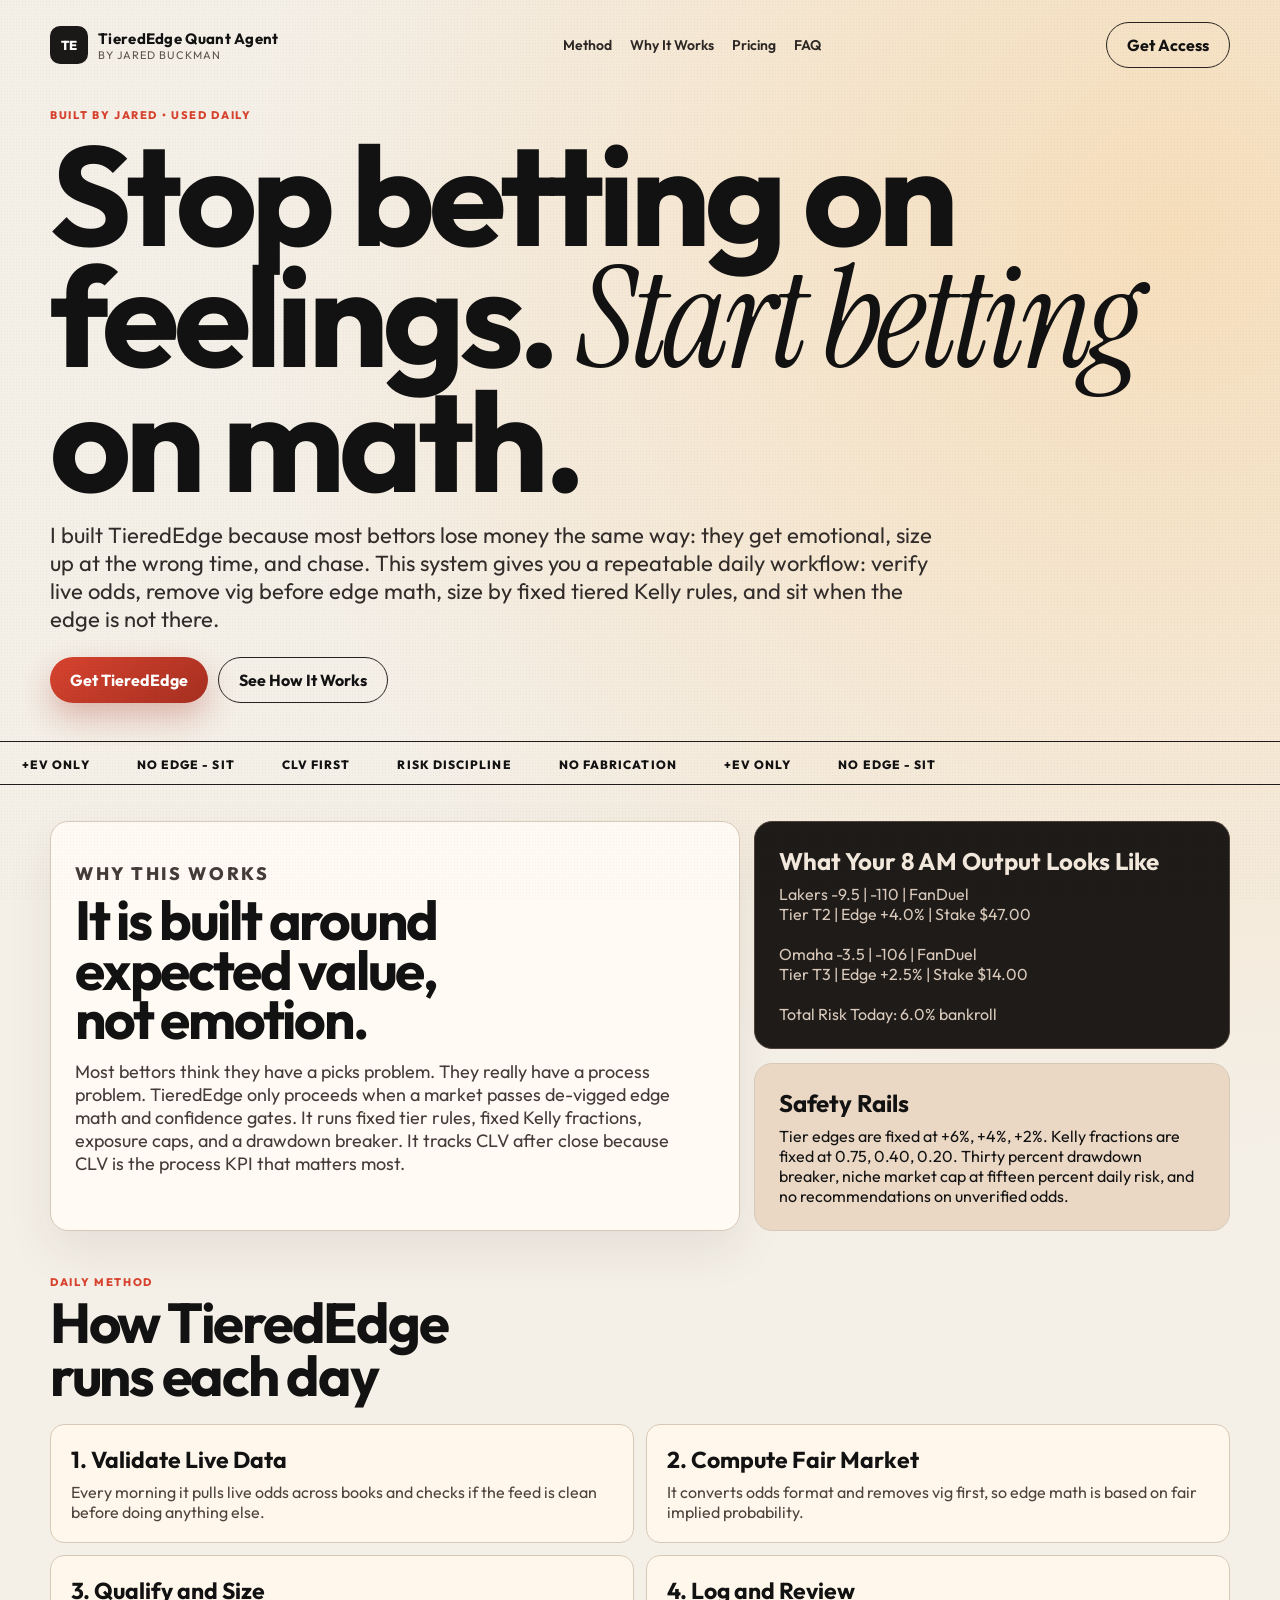
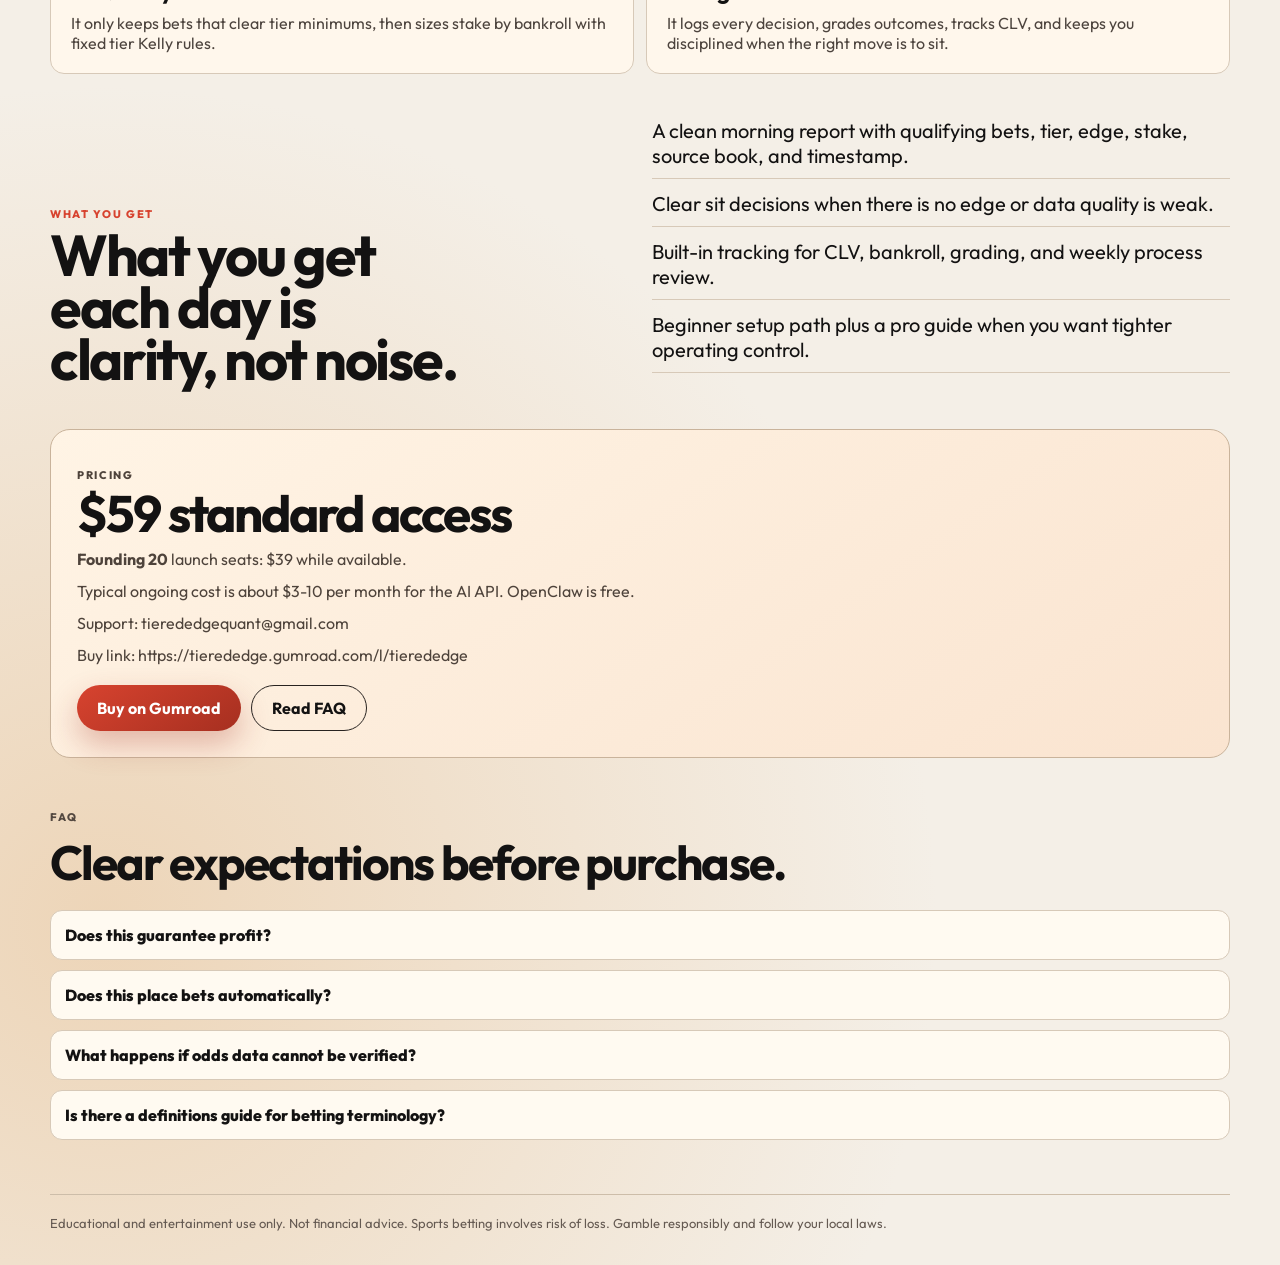
==== standalone.html @ 1f1a5e92 "Add files via upload Initial landing page" ====
<!doctype html>
<html lang="en">
<head>
  <meta charset="utf-8" />
  <meta name="viewport" content="width=device-width, initial-scale=1" />
  <title>TieredEdge Quant Agent</title>
  <meta name="description" content="TieredEdge Quant Agent is a disciplined +EV sports betting workflow for OpenClaw with tiered Kelly sizing, CLV tracking, and strict safety rails." />
  <link rel="preconnect" href="https://fonts.googleapis.com" />
  <link rel="preconnect" href="https://fonts.gstatic.com" crossorigin />
  <link href="https://fonts.googleapis.com/css2?family=Outfit:wght@400;500;700;800&family=Instrument+Serif:ital@0;1&display=swap" rel="stylesheet" />
  <style>
:root {
  --bg: #f4efe7;
  --ink: #131212;
  --muted: #5d544d;
  --line: #d7c9b8;
  --paper: #fffaf3;
  --accent: #d7432f;
  --accent-dark: #a62f20;
  --dark: #1b1918;
  --max: 1180px;
}

* { box-sizing: border-box; }

html,
body {
  margin: 0;
  padding: 0;
}

body {
  font-family: "Outfit", sans-serif;
  color: var(--ink);
  background:
    radial-gradient(circle at 92% 8%, #f6debb 0%, transparent 32%),
    radial-gradient(circle at 8% 88%, #edd5b8 0%, transparent 30%),
    var(--bg);
  overflow-x: hidden;
}

.noise {
  position: fixed;
  inset: 0;
  pointer-events: none;
  background-image: radial-gradient(rgba(0, 0, 0, 0.2) 0.45px, transparent 0.45px);
  background-size: 3px 3px;
  opacity: 0.2;
}

.shell {
  width: min(var(--max), calc(100% - 40px));
  margin: 0 auto;
}

.topbar {
  padding: 22px 0;
  display: flex;
  justify-content: space-between;
  align-items: center;
  gap: 20px;
}

.brand {
  text-decoration: none;
  color: var(--ink);
  display: inline-flex;
  gap: 10px;
  align-items: center;
}

.brand-mark {
  width: 38px;
  height: 38px;
  border-radius: 10px;
  display: grid;
  place-items: center;
  background: var(--dark);
  color: #fff;
  font-weight: 800;
  font-size: 13px;
}

.brand strong {
  display: block;
  font-size: 15px;
  letter-spacing: 0.02em;
}

.brand small {
  display: block;
  font-size: 11px;
  color: var(--muted);
  text-transform: uppercase;
  letter-spacing: 0.09em;
}

nav {
  display: inline-flex;
  gap: 18px;
}

nav a {
  text-decoration: none;
  color: #2d2824;
  font-size: 14px;
  font-weight: 600;
}

.btn {
  text-decoration: none;
  border-radius: 999px;
  padding: 12px 20px;
  font-weight: 700;
  display: inline-flex;
  align-items: center;
  justify-content: center;
  transition: transform .16s ease, background .16s ease;
}

.btn:hover {
  transform: translateY(-1px);
}

.btn-solid {
  color: #fff;
  background: linear-gradient(145deg, var(--accent), var(--accent-dark));
  box-shadow: 0 14px 30px rgba(167, 50, 35, 0.3);
}

.btn-outline {
  color: var(--ink);
  border: 1px solid #282320;
}

.hero {
  padding: 18px 0 14px;
}

.eyebrow {
  margin: 0;
  text-transform: uppercase;
  letter-spacing: .15em;
  font-size: 11px;
  font-weight: 800;
  color: var(--accent);
}

h1,
h2,
h3 {
  margin: 0;
}

h1,
h2 {
  letter-spacing: -0.04em;
}

h1 {
  margin-top: 12px;
  font-size: clamp(56px, 11vw, 142px);
  line-height: .86;
  max-width: 12.4ch;
}

h1 em {
  font-family: "Instrument Serif", serif;
  font-style: italic;
  font-weight: 400;
}

.hero-copy {
  margin: 20px 0 0;
  max-width: 64ch;
  font-size: clamp(17px, 2vw, 22px);
  color: #322d2a;
}

.hero-actions {
  margin-top: 24px;
  display: flex;
  gap: 10px;
  flex-wrap: wrap;
}

.marquee {
  border-top: 1px solid #201c19;
  border-bottom: 1px solid #201c19;
  margin-top: 24px;
  overflow: hidden;
}

.marquee div {
  display: inline-block;
  white-space: nowrap;
  animation: slide 22s linear infinite;
  padding: 11px 0;
}

.marquee span {
  margin: 0 22px;
  font-size: 12px;
  font-weight: 800;
  letter-spacing: .09em;
}

@keyframes slide {
  from { transform: translateX(0); }
  to { transform: translateX(-45%); }
}

.proof {
  padding: 36px 0 0;
  display: grid;
  grid-template-columns: 1.45fr 1fr;
  gap: 14px;
}

.proof-main,
.proof-side {
  border-radius: 18px;
  padding: 24px;
  border: 1px solid var(--line);
}

.proof-main {
  background: var(--paper);
  grid-row: span 2;
  box-shadow: 0 20px 48px rgba(57, 43, 34, 0.08);
}

.proof-main h2 {
  margin-top: 10px;
  font-size: clamp(34px, 4.3vw, 64px);
  line-height: .9;
  max-width: 11ch;
}

.proof-main p {
  margin: 16px 0 0;
  font-size: 18px;
  color: #433c38;
  max-width: 50ch;
}

.proof-side h3 {
  font-size: 24px;
}

.proof-side p {
  margin: 8px 0 0;
}

.dark {
  background: #1f1b19;
  color: #f2e8dc;
  border-color: #4f4239;
}

.dark p {
  color: #d8c9bb;
}

.warm {
  background: #ead8c5;
}

.method {
  padding: 44px 0 0;
}

.method-head h2 {
  margin-top: 8px;
  font-size: clamp(34px, 4.4vw, 60px);
  line-height: .93;
  max-width: 13ch;
}

.method-grid {
  margin-top: 22px;
  display: grid;
  grid-template-columns: repeat(2, minmax(0, 1fr));
  gap: 12px;
}

.method-grid article {
  border-radius: 14px;
  border: 1px solid var(--line);
  background: #fff7ec;
  padding: 20px;
}

.method-grid h3 {
  font-size: 23px;
}

.method-grid p {
  margin: 8px 0 0;
  color: #4d443e;
}

.split {
  padding: 44px 0 0;
  display: grid;
  grid-template-columns: 1fr 1fr;
  gap: 24px;
  align-items: end;
}

.split h2 {
  margin-top: 8px;
  font-size: clamp(34px, 4.5vw, 66px);
  line-height: .9;
  max-width: 11ch;
}

.split-points p {
  margin: 0 0 12px;
  font-size: 20px;
  border-bottom: 1px solid var(--line);
  padding-bottom: 10px;
}

.pricing {
  padding: 44px 0 0;
}

.pricing-card {
  border: 1px solid #c9b39b;
  border-radius: 20px;
  padding: 26px;
  background: linear-gradient(145deg, #fff4e5, #fae4d0);
}

.pricing-card h2 {
  margin-top: 8px;
  font-size: clamp(32px, 4vw, 54px);
  line-height: .92;
}

.pricing-card p {
  margin: 12px 0 0;
  color: #4e433b;
}

.pricing-actions {
  margin-top: 20px;
  display: flex;
  gap: 10px;
  flex-wrap: wrap;
}

.faq {
  padding: 44px 0 0;
}

.faq h2 {
  margin-top: 8px;
  font-size: clamp(30px, 4vw, 48px);
}

.faq-list {
  margin-top: 18px;
  display: grid;
  gap: 10px;
}

details {
  border: 1px solid var(--line);
  border-radius: 12px;
  background: #fffaf1;
  padding: 14px;
}

summary {
  cursor: pointer;
  font-weight: 800;
  list-style: none;
}

summary::-webkit-details-marker { display: none; }

.faq p {
  margin: 8px 0 0;
  color: #534840;
}

.footer {
  margin-top: 54px;
  padding: 20px 0 34px;
  border-top: 1px solid #cdbda9;
}

.footer p {
  margin: 0;
  font-size: 13px;
  color: #655a52;
}

.reveal {
  opacity: 0;
  transform: translateY(22px);
  transition: opacity .64s ease, transform .64s ease;
}

.reveal.show {
  opacity: 1;
  transform: none;
}

@media (max-width: 980px) {
  nav {
    display: none;
  }

  .proof,
  .method-grid,
  .split {
    grid-template-columns: 1fr;
  }

  .proof-main {
    grid-row: auto;
  }
}

@media (max-width: 700px) {
  .shell {
    width: min(var(--max), calc(100% - 24px));
  }

  .hero-actions,
  .pricing-actions {
    flex-direction: column;
  }

  .btn {
    width: 100%;
  }
}

</style>
</head>
<body>
  <div class="noise" aria-hidden="true"></div>

  <header class="topbar shell">
    <a class="brand" href="#top">
      <span class="brand-mark">TE</span>
      <span>
        <strong>TieredEdge Quant Agent</strong>
        <small>By Jared Buckman</small>
      </span>
    </a>
    <nav>
      <a href="#method">Method</a>
      <a href="#proof">Why It Works</a>
      <a href="#pricing">Pricing</a>
      <a href="#faq">FAQ</a>
    </nav>
    <a class="btn btn-outline" href="https://tierededge.gumroad.com/l/tierededge">Get Access</a>
  </header>

  <main id="top">
    <section class="hero shell reveal">
      <p class="eyebrow">BUILT BY JARED • USED DAILY</p>
      <h1>
        Stop betting on feelings.
        <em>Start betting</em>
        on math.
      </h1>
      <p class="hero-copy">
        I built TieredEdge because most bettors lose money the same way: they get emotional,
        size up at the wrong time, and chase. This system gives you a repeatable daily workflow:
        verify live odds, remove vig before edge math, size by fixed tiered Kelly rules, and sit when the edge is not there.
      </p>
      <div class="hero-actions">
        <a class="btn btn-solid" href="https://tierededge.gumroad.com/l/tierededge">Get TieredEdge</a>
        <a class="btn btn-outline" href="#method">See How It Works</a>
      </div>
    </section>

    <section class="marquee" aria-label="message strip">
      <div>
        <span>+EV ONLY</span>
        <span>NO EDGE - SIT</span>
        <span>CLV FIRST</span>
        <span>RISK DISCIPLINE</span>
        <span>NO FABRICATION</span>
        <span>+EV ONLY</span>
        <span>NO EDGE - SIT</span>
      </div>
    </section>

    <section id="proof" class="proof shell reveal">
      <article class="proof-main">
        <p class="eyebrow">Why This Works</p>
        <h2>It is built around expected value, not emotion.</h2>
        <p>
          Most bettors think they have a picks problem. They really have a process problem.
          TieredEdge only proceeds when a market passes de-vigged edge math and confidence gates.
          It runs fixed tier rules, fixed Kelly fractions, exposure caps, and a drawdown breaker.
          It tracks CLV after close because CLV is the process KPI that matters most.
        </p>
      </article>
      <article class="proof-side dark">
        <h3>What Your 8 AM Output Looks Like</h3>
        <p>
          Lakers -9.5 | -110 | FanDuel<br>
          Tier T2 | Edge +4.0% | Stake $47.00<br><br>
          Omaha -3.5 | -106 | FanDuel<br>
          Tier T3 | Edge +2.5% | Stake $14.00<br><br>
          Total Risk Today: 6.0% bankroll
        </p>
      </article>
      <article class="proof-side warm">
        <h3>Safety Rails</h3>
        <p>Tier edges are fixed at +6%, +4%, +2%. Kelly fractions are fixed at 0.75, 0.40, 0.20. Thirty percent drawdown breaker, niche market cap at fifteen percent daily risk, and no recommendations on unverified odds.</p>
      </article>
    </section>

    <section id="method" class="method shell reveal">
      <div class="method-head">
        <p class="eyebrow">Daily Method</p>
        <h2>How TieredEdge runs each day</h2>
      </div>
      <div class="method-grid">
        <article>
          <h3>1. Validate Live Data</h3>
          <p>Every morning it pulls live odds across books and checks if the feed is clean before doing anything else.</p>
        </article>
        <article>
          <h3>2. Compute Fair Market</h3>
          <p>It converts odds format and removes vig first, so edge math is based on fair implied probability.</p>
        </article>
        <article>
          <h3>3. Qualify and Size</h3>
          <p>It only keeps bets that clear tier minimums, then sizes stake by bankroll with fixed tier Kelly rules.</p>
        </article>
        <article>
          <h3>4. Log and Review</h3>
          <p>It logs every decision, grades outcomes, tracks CLV, and keeps you disciplined when the right move is to sit.</p>
        </article>
      </div>
    </section>

    <section class="split shell reveal">
      <div>
        <p class="eyebrow">What You Get</p>
        <h2>What you get each day is clarity, not noise.</h2>
      </div>
      <div class="split-points">
        <p>A clean morning report with qualifying bets, tier, edge, stake, source book, and timestamp.</p>
        <p>Clear sit decisions when there is no edge or data quality is weak.</p>
        <p>Built-in tracking for CLV, bankroll, grading, and weekly process review.</p>
        <p>Beginner setup path plus a pro guide when you want tighter operating control.</p>
      </div>
    </section>

    <section id="pricing" class="pricing shell reveal">
      <div class="pricing-card">
        <p class="eyebrow">Pricing</p>
        <h2>$59 standard access</h2>
        <p><strong>Founding 20</strong> launch seats: $39 while available.</p>
        <p>Typical ongoing cost is about $3-10 per month for the AI API. OpenClaw is free.</p>
        <p>Support: tierededgequant@gmail.com</p>
        <p>Buy link: https://tierededge.gumroad.com/l/tierededge</p>
        <div class="pricing-actions">
          <a class="btn btn-solid" href="https://tierededge.gumroad.com/l/tierededge">Buy on Gumroad</a>
          <a class="btn btn-outline" href="#faq">Read FAQ</a>
        </div>
      </div>
    </section>

    <section id="faq" class="faq shell reveal">
      <p class="eyebrow">FAQ</p>
      <h2>Clear expectations before purchase.</h2>
      <div class="faq-list">
        <details>
          <summary>Does this guarantee profit?</summary>
          <p>No. It is a process framework for disciplined +EV decision-making and risk control. Variance and drawdowns are real.</p>
        </details>
        <details>
          <summary>Does this place bets automatically?</summary>
          <p>No. It sends structured recommendations. You place bets manually.</p>
        </details>
        <details>
          <summary>What happens if odds data cannot be verified?</summary>
          <p>The system outputs a sit decision and does not recommend bets on unverified data.</p>
        </details>
        <details>
          <summary>Is there a definitions guide for betting terminology?</summary>
          <p>Yes. The included Research and Definitions guide covers +EV, Kelly Criterion, CLV, drawdown, circuit breaker, and tiered betting concepts.</p>
        </details>
      </div>
    </section>
  </main>

  <footer class="footer shell">
    <p>Educational and entertainment use only. Not financial advice. Sports betting involves risk of loss. Gamble responsibly and follow your local laws.</p>
  </footer>

  <script>
(() => {
  const revealEls = document.querySelectorAll('.reveal');
  const io = new IntersectionObserver((entries) => {
    for (const entry of entries) {
      if (!entry.isIntersecting) continue;
      entry.target.classList.add('show');
      io.unobserve(entry.target);
    }
  }, { threshold: 0.18 });

  revealEls.forEach((el) => io.observe(el));
})();

</script>
</body>
</html>
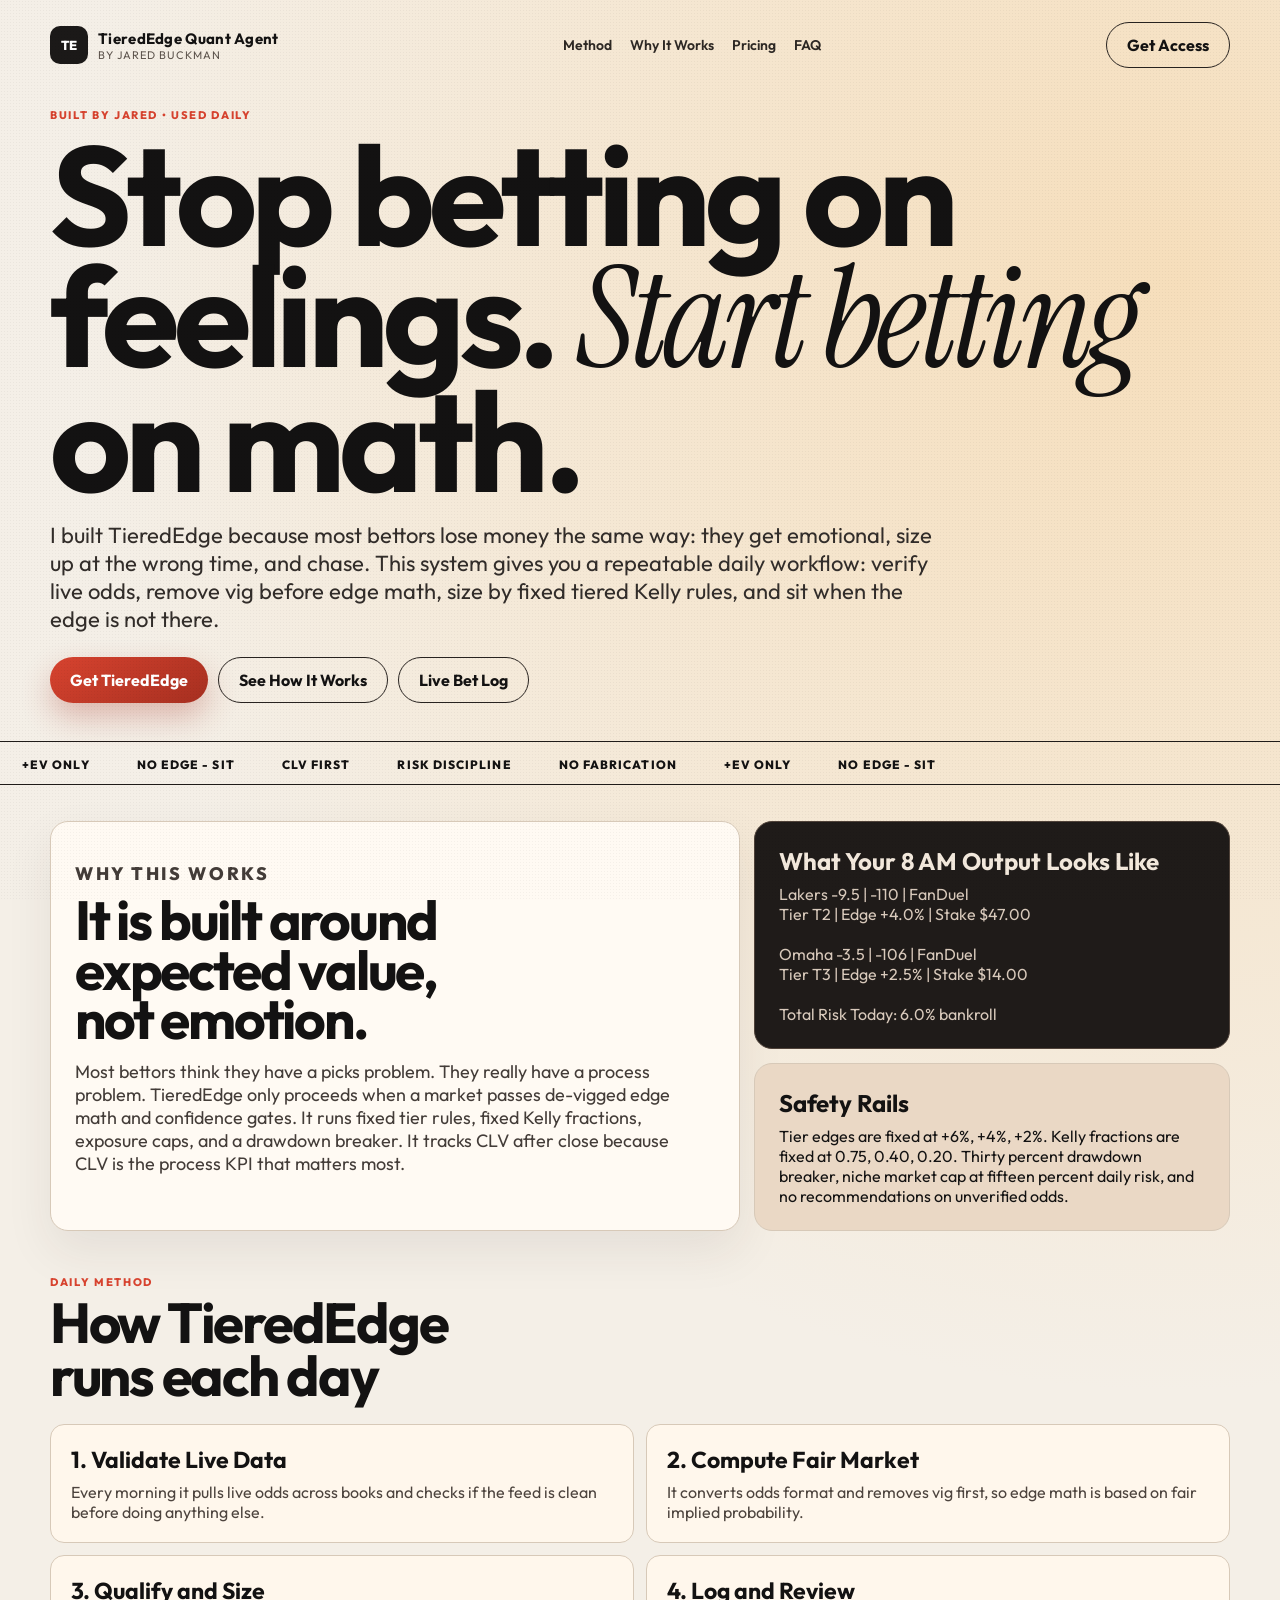
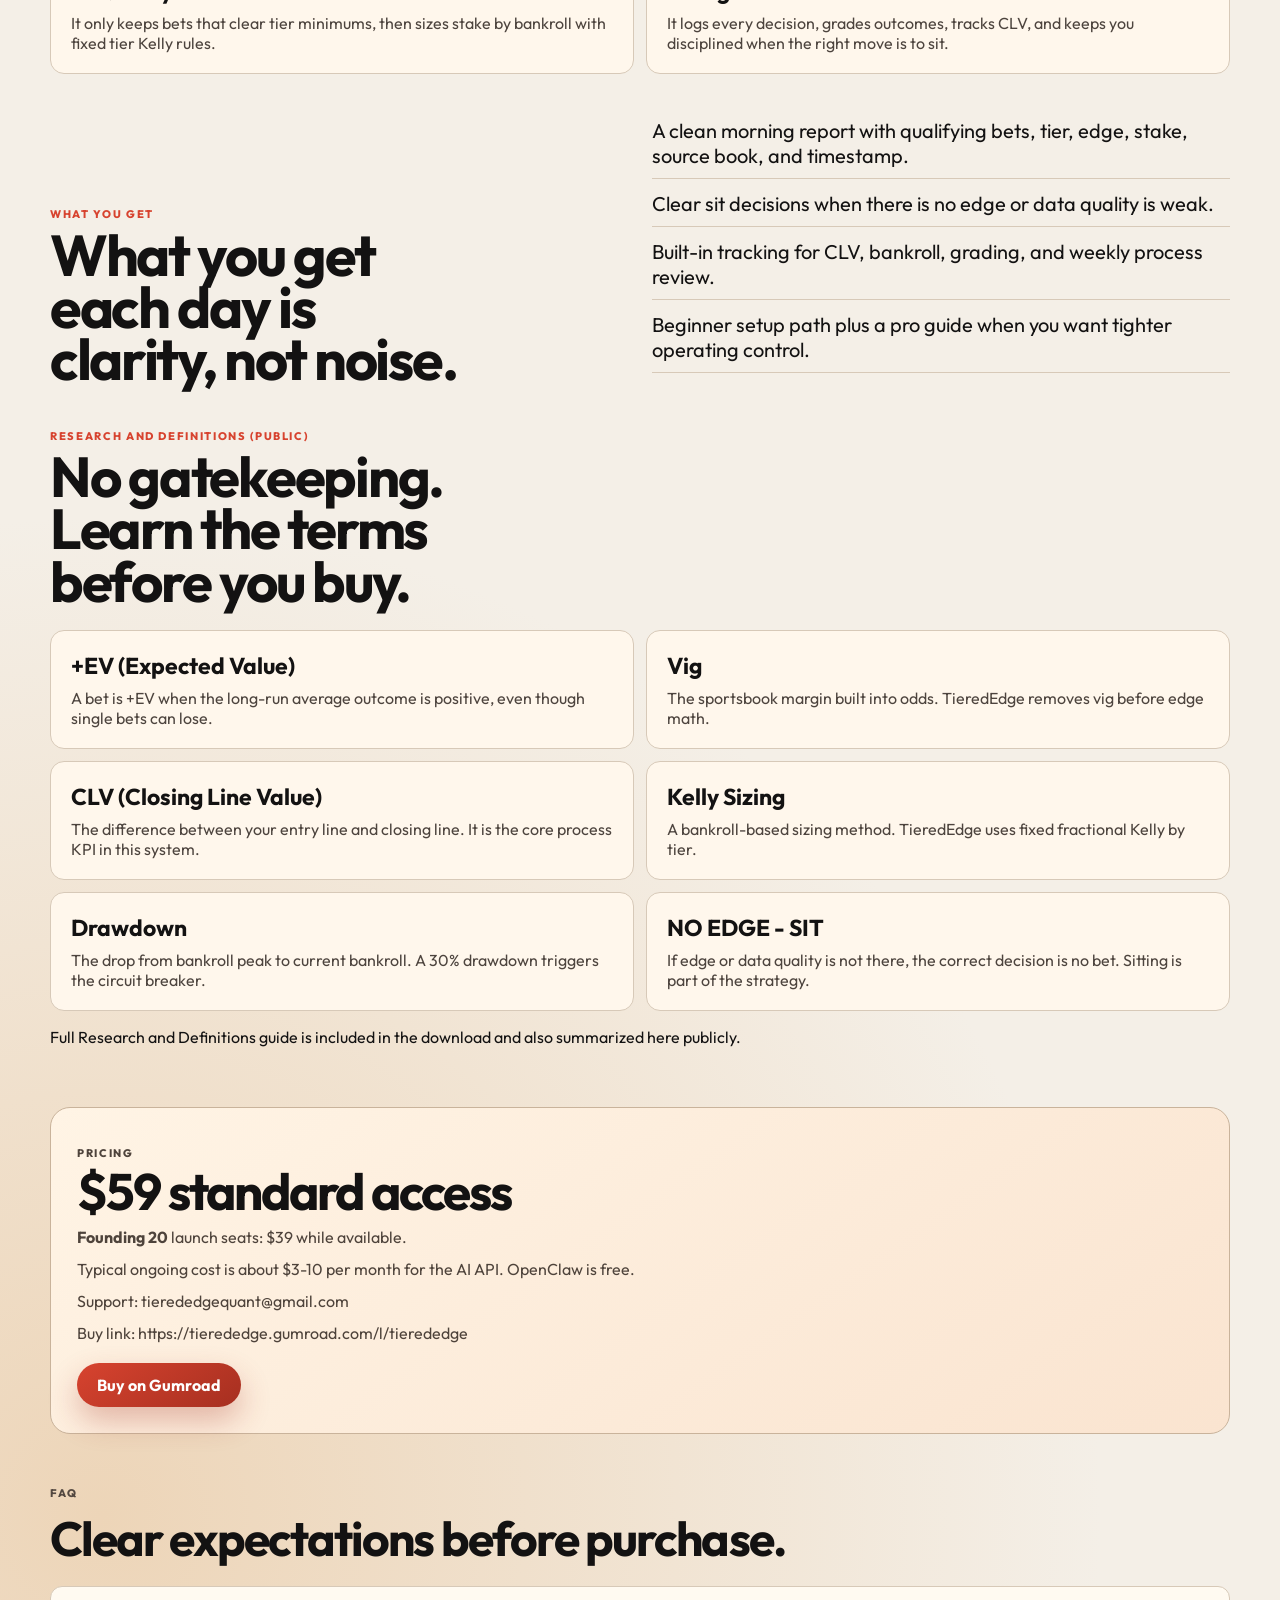
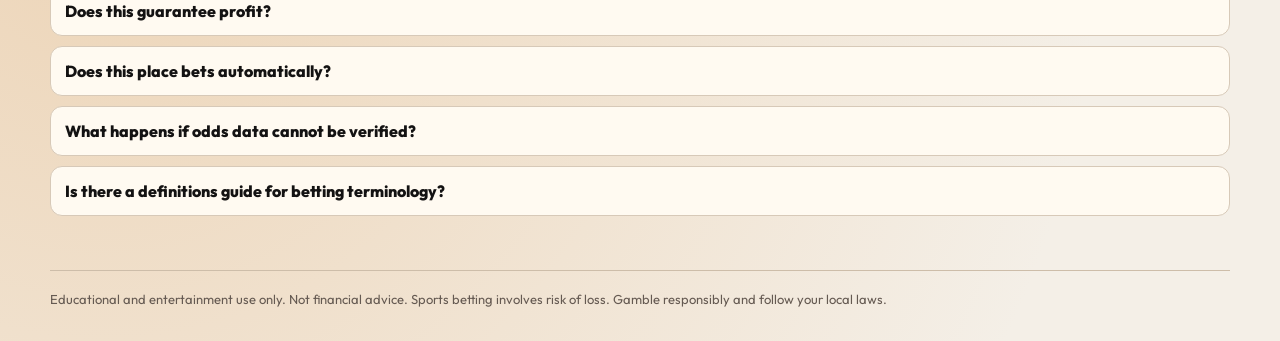
==== commit 43d33017: "Add files via upload" ====
--- a/standalone.html
+++ b/standalone.html
@@ -478,6 +478,7 @@
       <div class="hero-actions">
         <a class="btn btn-solid" href="https://tierededge.gumroad.com/l/tierededge">Get TieredEdge</a>
         <a class="btn btn-outline" href="#method">See How It Works</a>
+        <a class="btn btn-outline" href="https://bucknorris0506.github.io/tierededge-live-log/">Live Bet Log</a>
       </div>
     </section>
 
@@ -558,6 +559,40 @@
       </div>
     </section>
 
+    <section id="definitions" class="method shell reveal">
+      <div class="method-head">
+        <p class="eyebrow">Research and Definitions (Public)</p>
+        <h2>No gatekeeping. Learn the terms before you buy.</h2>
+      </div>
+      <div class="method-grid">
+        <article>
+          <h3>+EV (Expected Value)</h3>
+          <p>A bet is +EV when the long-run average outcome is positive, even though single bets can lose.</p>
+        </article>
+        <article>
+          <h3>Vig</h3>
+          <p>The sportsbook margin built into odds. TieredEdge removes vig before edge math.</p>
+        </article>
+        <article>
+          <h3>CLV (Closing Line Value)</h3>
+          <p>The difference between your entry line and closing line. It is the core process KPI in this system.</p>
+        </article>
+        <article>
+          <h3>Kelly Sizing</h3>
+          <p>A bankroll-based sizing method. TieredEdge uses fixed fractional Kelly by tier.</p>
+        </article>
+        <article>
+          <h3>Drawdown</h3>
+          <p>The drop from bankroll peak to current bankroll. A 30% drawdown triggers the circuit breaker.</p>
+        </article>
+        <article>
+          <h3>NO EDGE - SIT</h3>
+          <p>If edge or data quality is not there, the correct decision is no bet. Sitting is part of the strategy.</p>
+        </article>
+      </div>
+      <p>Full Research and Definitions guide is included in the download and also summarized here publicly.</p>
+    </section>
+
     <section id="pricing" class="pricing shell reveal">
       <div class="pricing-card">
         <p class="eyebrow">Pricing</p>
@@ -568,7 +603,6 @@
         <p>Buy link: https://tierededge.gumroad.com/l/tierededge</p>
         <div class="pricing-actions">
           <a class="btn btn-solid" href="https://tierededge.gumroad.com/l/tierededge">Buy on Gumroad</a>
-          <a class="btn btn-outline" href="#faq">Read FAQ</a>
         </div>
       </div>
     </section>
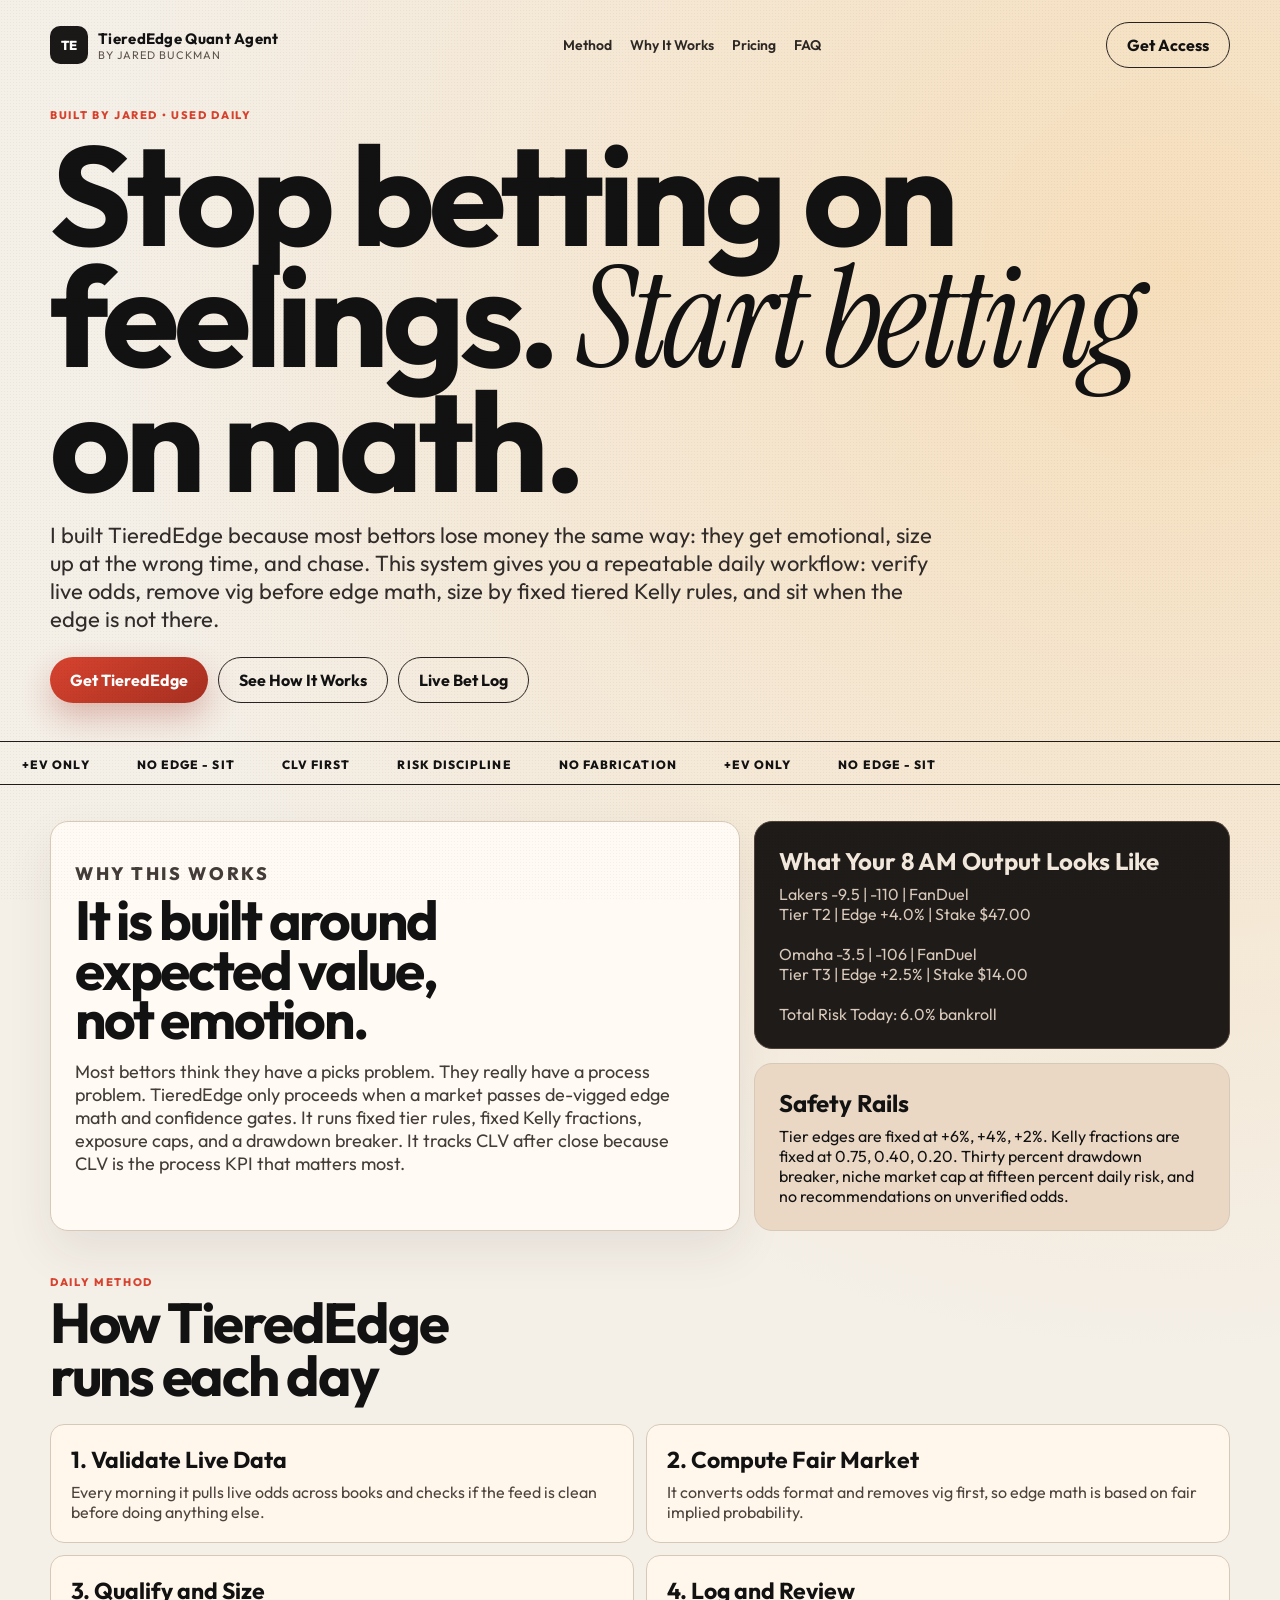
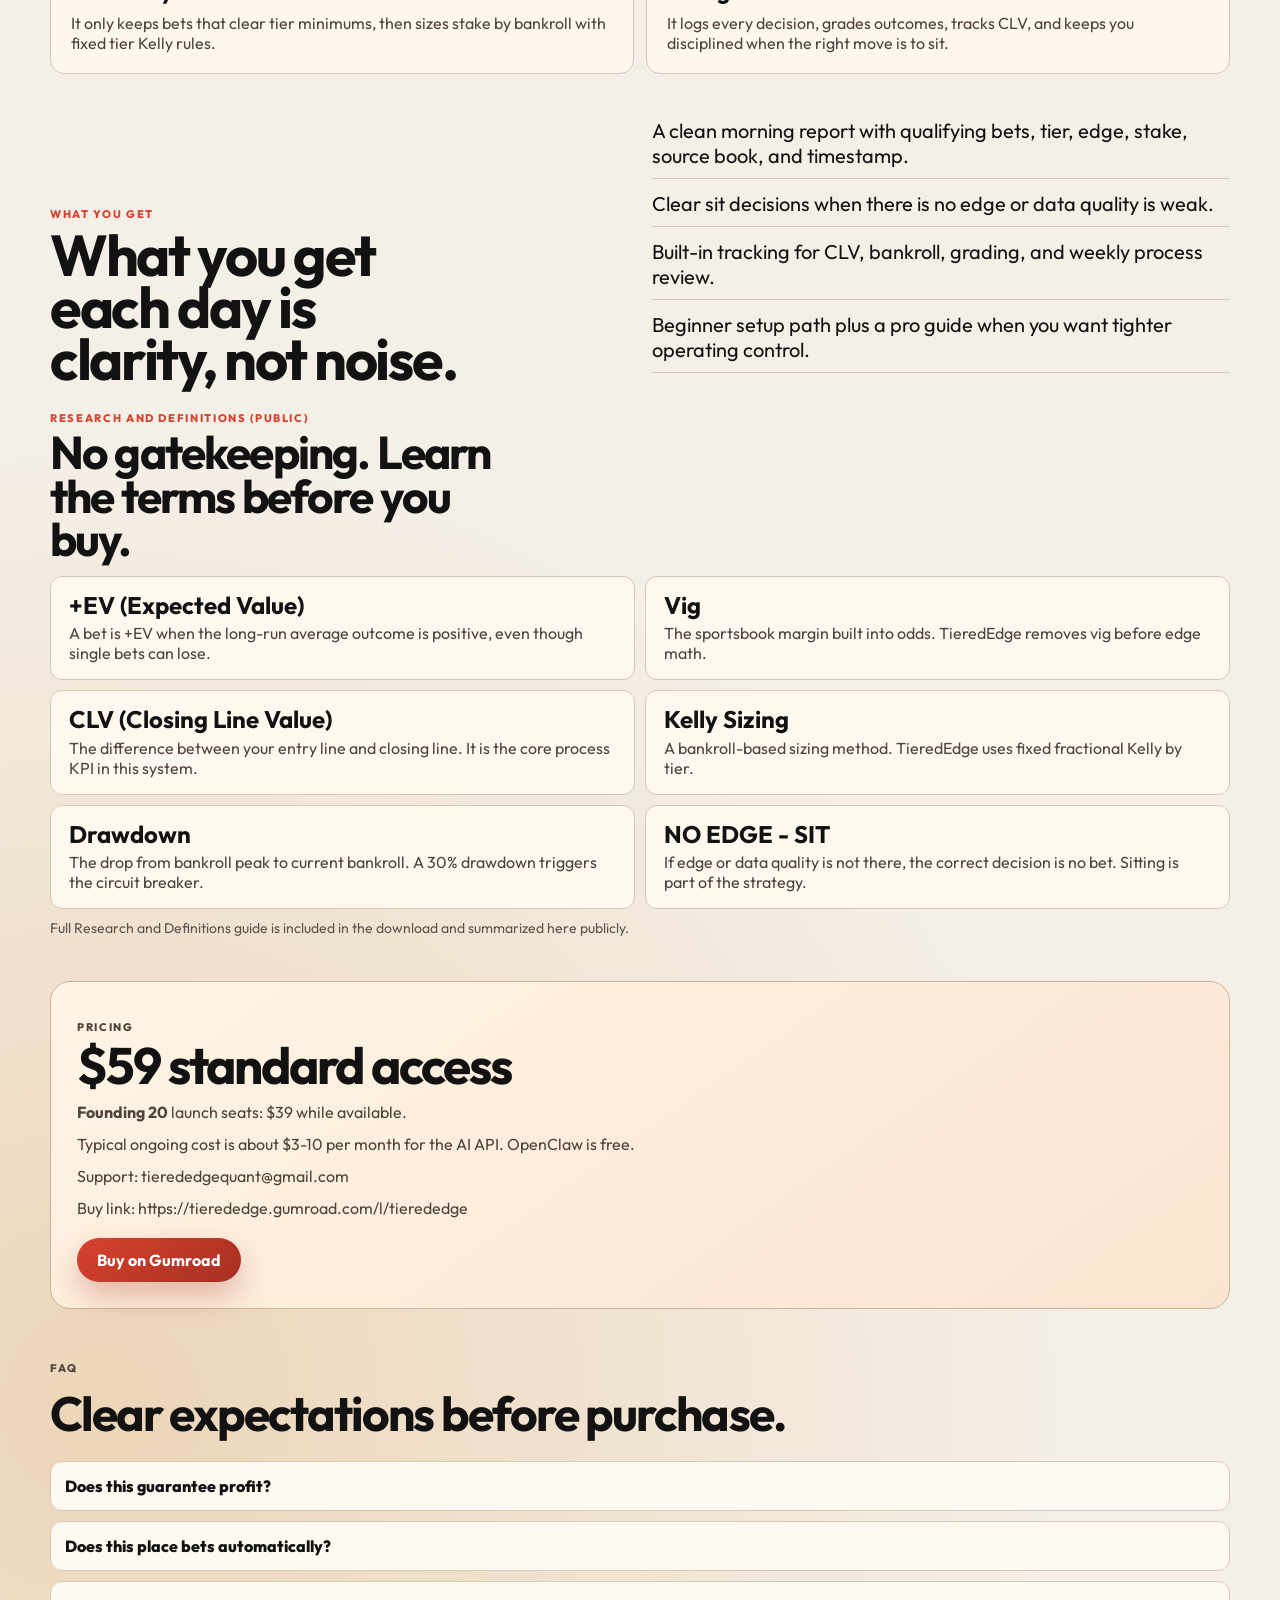
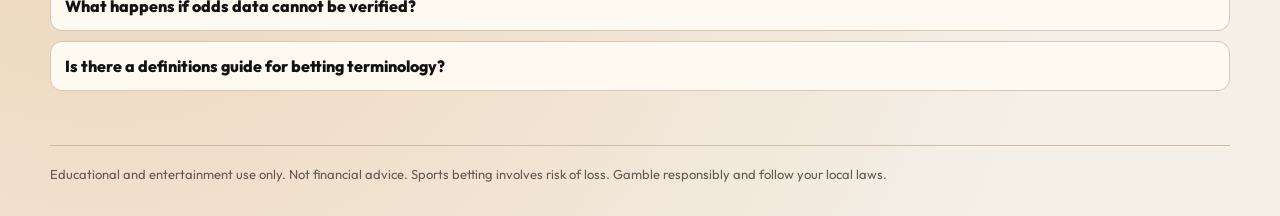
==== commit 13bd7553: "Add files via upload Changed style" ====
--- a/standalone.html
+++ b/standalone.html
@@ -300,6 +300,47 @@
   color: #4d443e;
 }
 
+.definitions {
+  padding: 26px 0 0;
+}
+
+.definitions-head h2 {
+  margin-top: 6px;
+  font-size: clamp(30px, 3.8vw, 46px);
+  line-height: .95;
+  max-width: 15ch;
+}
+
+.definitions-grid {
+  margin-top: 14px;
+  display: grid;
+  grid-template-columns: repeat(2, minmax(0, 1fr));
+  gap: 10px;
+}
+
+.definitions-grid article {
+  border-radius: 12px;
+  border: 1px solid var(--line);
+  background: #fff8ef;
+  padding: 16px 18px;
+}
+
+.definitions-grid article h3 {
+  font-size: 24px;
+  line-height: 1.02;
+}
+
+.definitions-grid article p {
+  margin: 6px 0 0;
+  color: #4d443e;
+}
+
+.definitions-note {
+  margin: 10px 0 0;
+  color: var(--muted);
+  font-size: 14px;
+}
+
 .split {
   padding: 44px 0 0;
   display: grid;
@@ -416,6 +457,7 @@
 
   .proof,
   .method-grid,
+  .definitions-grid,
   .split {
     grid-template-columns: 1fr;
   }
@@ -559,12 +601,12 @@
       </div>
     </section>
 
-    <section id="definitions" class="method shell reveal">
-      <div class="method-head">
+    <section id="definitions" class="definitions shell reveal">
+      <div class="definitions-head">
         <p class="eyebrow">Research and Definitions (Public)</p>
         <h2>No gatekeeping. Learn the terms before you buy.</h2>
       </div>
-      <div class="method-grid">
+      <div class="definitions-grid">
         <article>
           <h3>+EV (Expected Value)</h3>
           <p>A bet is +EV when the long-run average outcome is positive, even though single bets can lose.</p>
@@ -590,7 +632,7 @@
           <p>If edge or data quality is not there, the correct decision is no bet. Sitting is part of the strategy.</p>
         </article>
       </div>
-      <p>Full Research and Definitions guide is included in the download and also summarized here publicly.</p>
+      <p class="definitions-note">Full Research and Definitions guide is included in the download and summarized here publicly.</p>
     </section>
 
     <section id="pricing" class="pricing shell reveal">
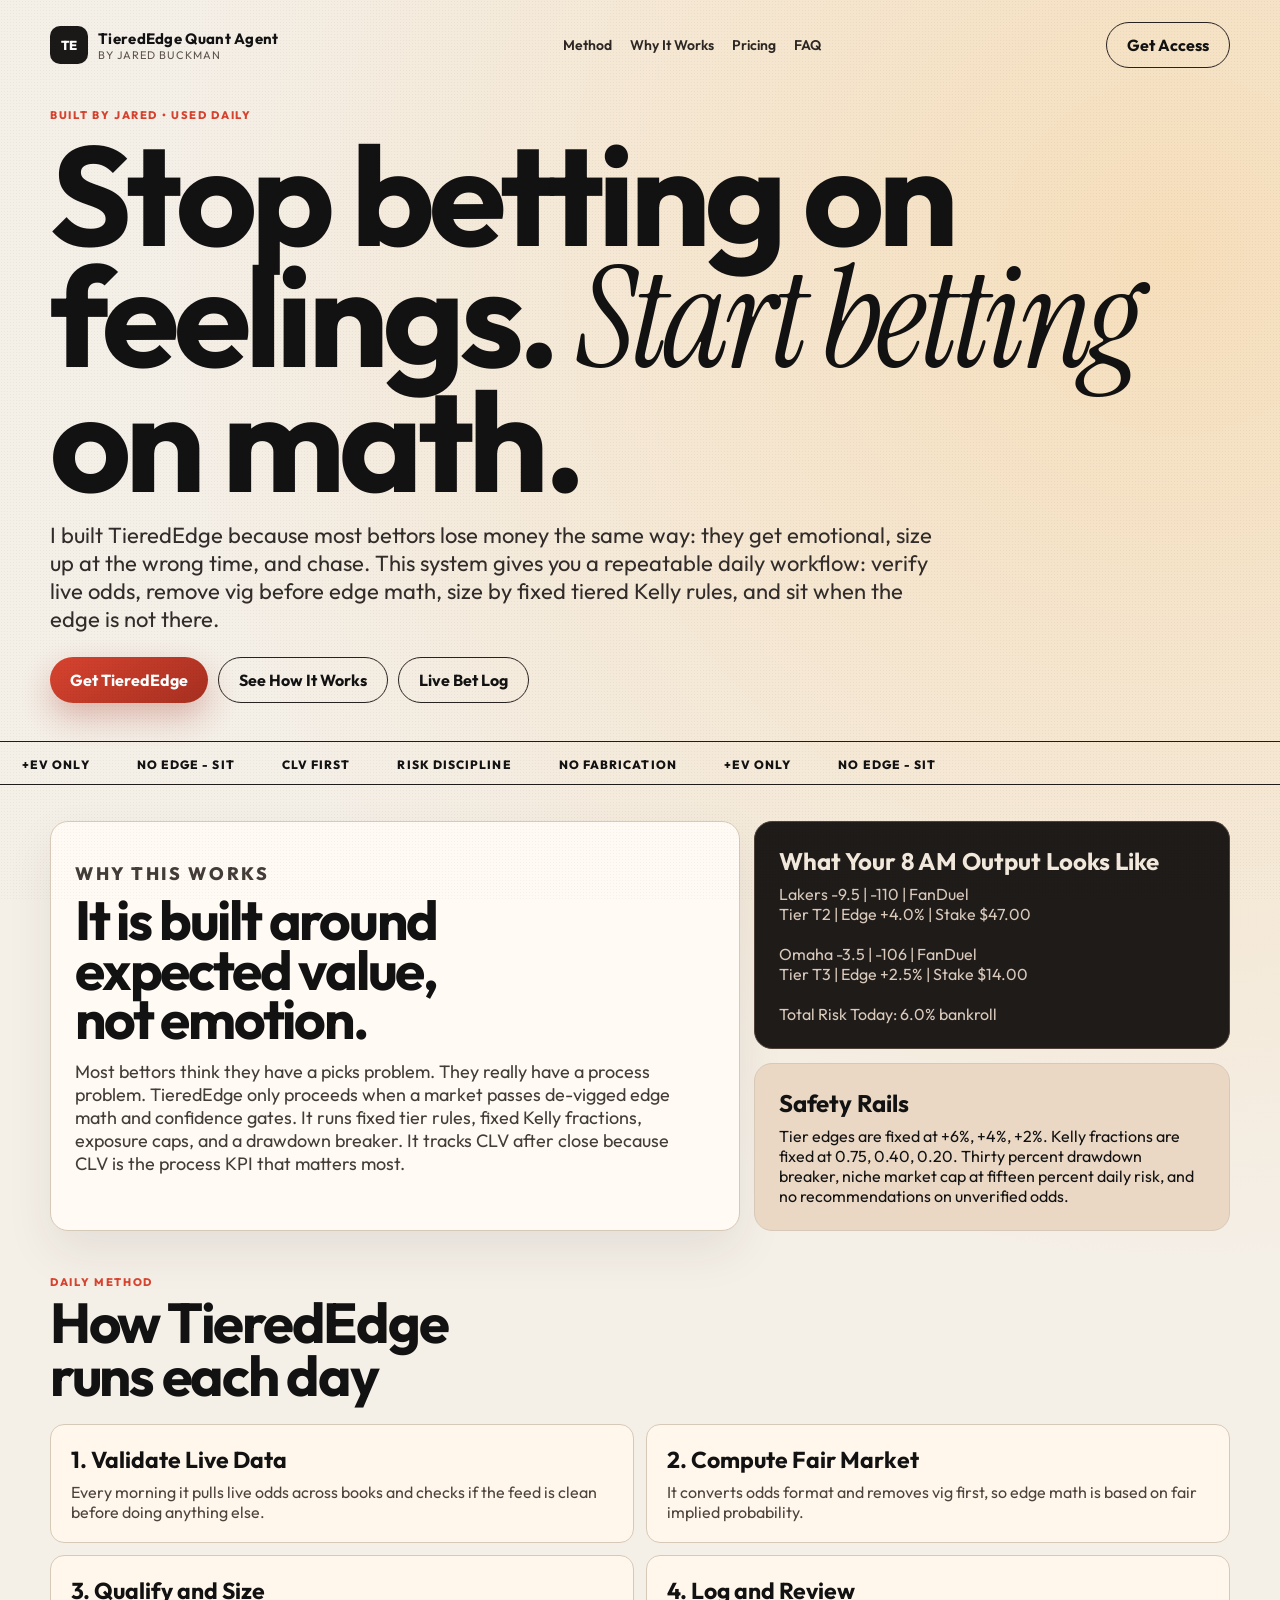
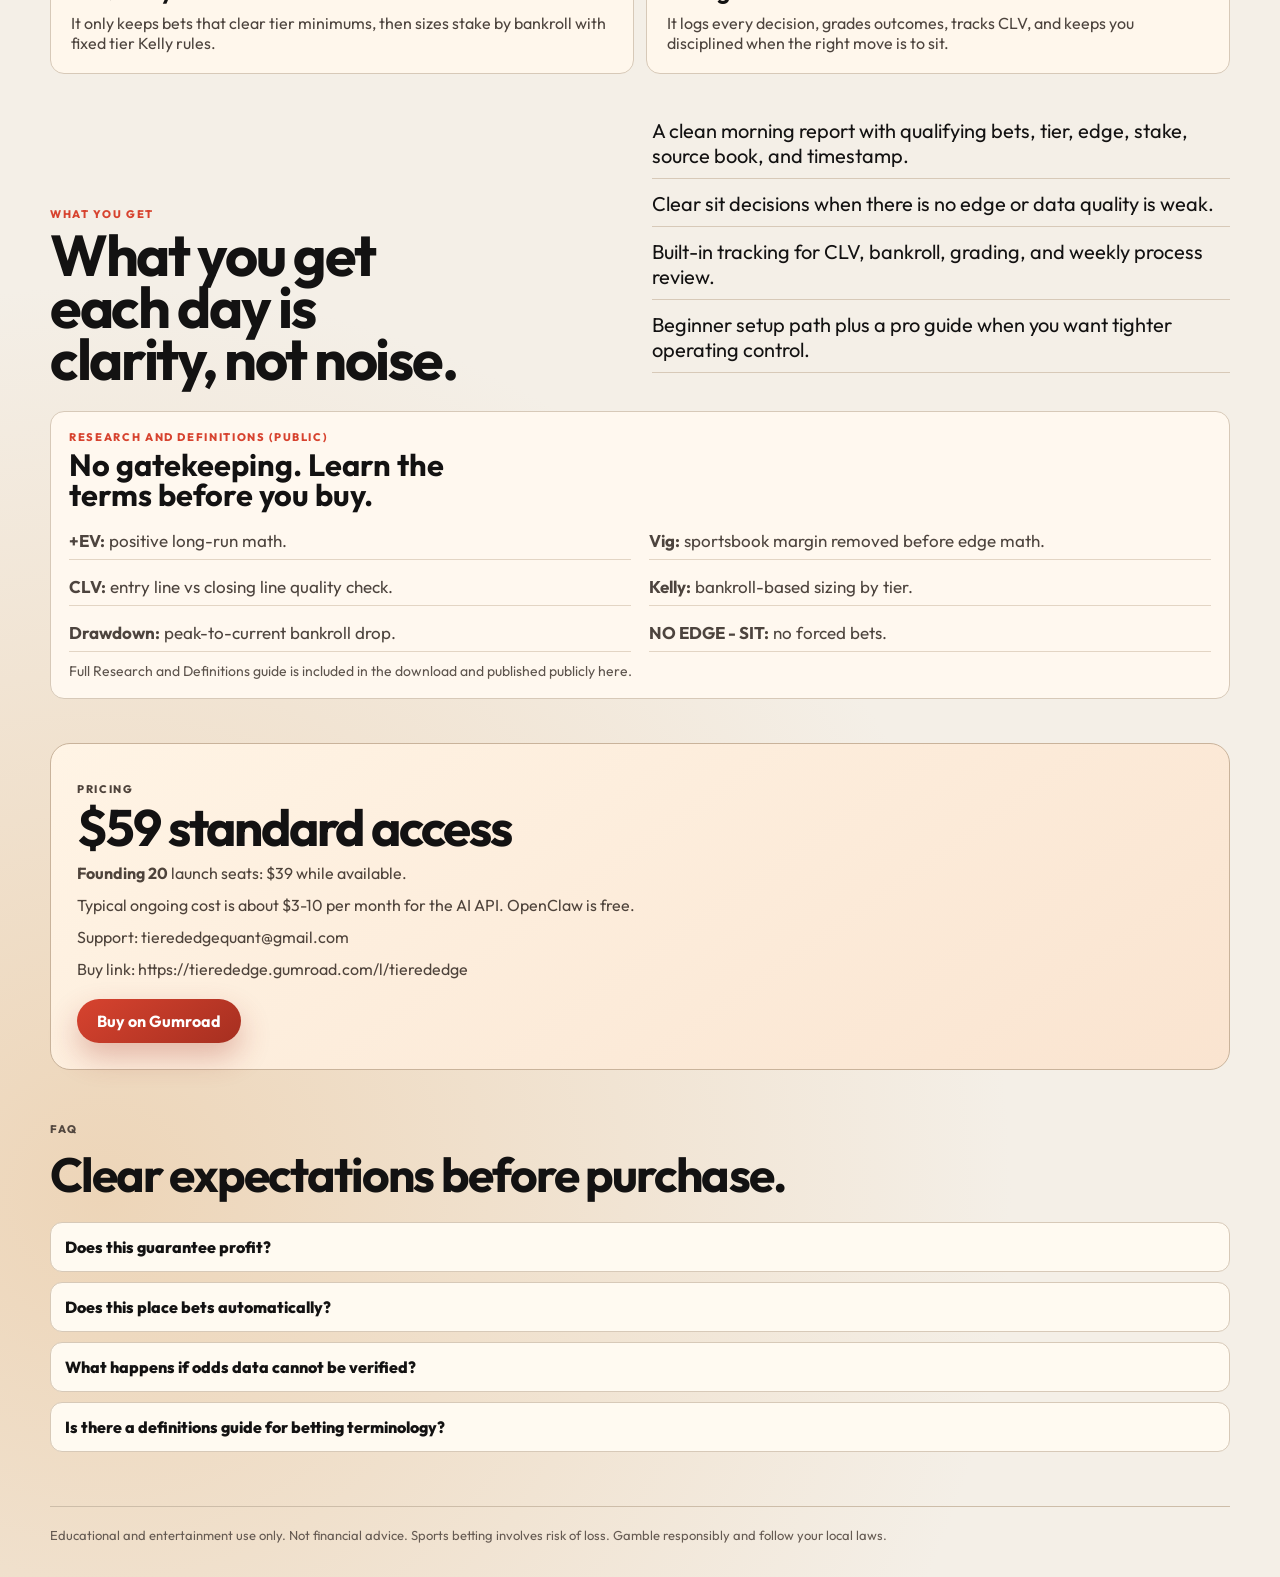
==== commit c9be123c: "Add files via upload" ====
--- a/standalone.html
+++ b/standalone.html
@@ -304,35 +304,33 @@
   padding: 26px 0 0;
 }
 
-.definitions-head h2 {
-  margin-top: 6px;
-  font-size: clamp(30px, 3.8vw, 46px);
-  line-height: .95;
-  max-width: 15ch;
+.definitions-card {
+  border: 1px solid var(--line);
+  border-radius: 14px;
+  background: #fff8ef;
+  padding: 18px;
+}
+
+.definitions-card h3 {
+  margin: 6px 0 0;
+  font-size: clamp(24px, 2.4vw, 34px);
+  line-height: .98;
+  max-width: 20ch;
 }
 
 .definitions-grid {
-  margin-top: 14px;
+  margin-top: 12px;
   display: grid;
   grid-template-columns: repeat(2, minmax(0, 1fr));
-  gap: 10px;
-}
-
-.definitions-grid article {
-  border-radius: 12px;
-  border: 1px solid var(--line);
-  background: #fff8ef;
-  padding: 16px 18px;
-}
-
-.definitions-grid article h3 {
-  font-size: 24px;
-  line-height: 1.02;
-}
-
-.definitions-grid article p {
-  margin: 6px 0 0;
+  gap: 8px 18px;
+}
+
+.definitions-grid p {
+  margin: 0;
+  padding: 8px 0;
+  border-bottom: 1px solid #e3d5c4;
   color: #4d443e;
+  font-size: 17px;
 }
 
 .definitions-note {
@@ -602,37 +600,19 @@
     </section>
 
     <section id="definitions" class="definitions shell reveal">
-      <div class="definitions-head">
+      <article class="definitions-card">
         <p class="eyebrow">Research and Definitions (Public)</p>
-        <h2>No gatekeeping. Learn the terms before you buy.</h2>
-      </div>
-      <div class="definitions-grid">
-        <article>
-          <h3>+EV (Expected Value)</h3>
-          <p>A bet is +EV when the long-run average outcome is positive, even though single bets can lose.</p>
-        </article>
-        <article>
-          <h3>Vig</h3>
-          <p>The sportsbook margin built into odds. TieredEdge removes vig before edge math.</p>
-        </article>
-        <article>
-          <h3>CLV (Closing Line Value)</h3>
-          <p>The difference between your entry line and closing line. It is the core process KPI in this system.</p>
-        </article>
-        <article>
-          <h3>Kelly Sizing</h3>
-          <p>A bankroll-based sizing method. TieredEdge uses fixed fractional Kelly by tier.</p>
-        </article>
-        <article>
-          <h3>Drawdown</h3>
-          <p>The drop from bankroll peak to current bankroll. A 30% drawdown triggers the circuit breaker.</p>
-        </article>
-        <article>
-          <h3>NO EDGE - SIT</h3>
-          <p>If edge or data quality is not there, the correct decision is no bet. Sitting is part of the strategy.</p>
-        </article>
-      </div>
-      <p class="definitions-note">Full Research and Definitions guide is included in the download and summarized here publicly.</p>
+        <h3>No gatekeeping. Learn the terms before you buy.</h3>
+        <div class="definitions-grid">
+          <p><strong>+EV:</strong> positive long-run math.</p>
+          <p><strong>Vig:</strong> sportsbook margin removed before edge math.</p>
+          <p><strong>CLV:</strong> entry line vs closing line quality check.</p>
+          <p><strong>Kelly:</strong> bankroll-based sizing by tier.</p>
+          <p><strong>Drawdown:</strong> peak-to-current bankroll drop.</p>
+          <p><strong>NO EDGE - SIT:</strong> no forced bets.</p>
+        </div>
+        <p class="definitions-note">Full Research and Definitions guide is included in the download and published publicly here.</p>
+      </article>
     </section>
 
     <section id="pricing" class="pricing shell reveal">
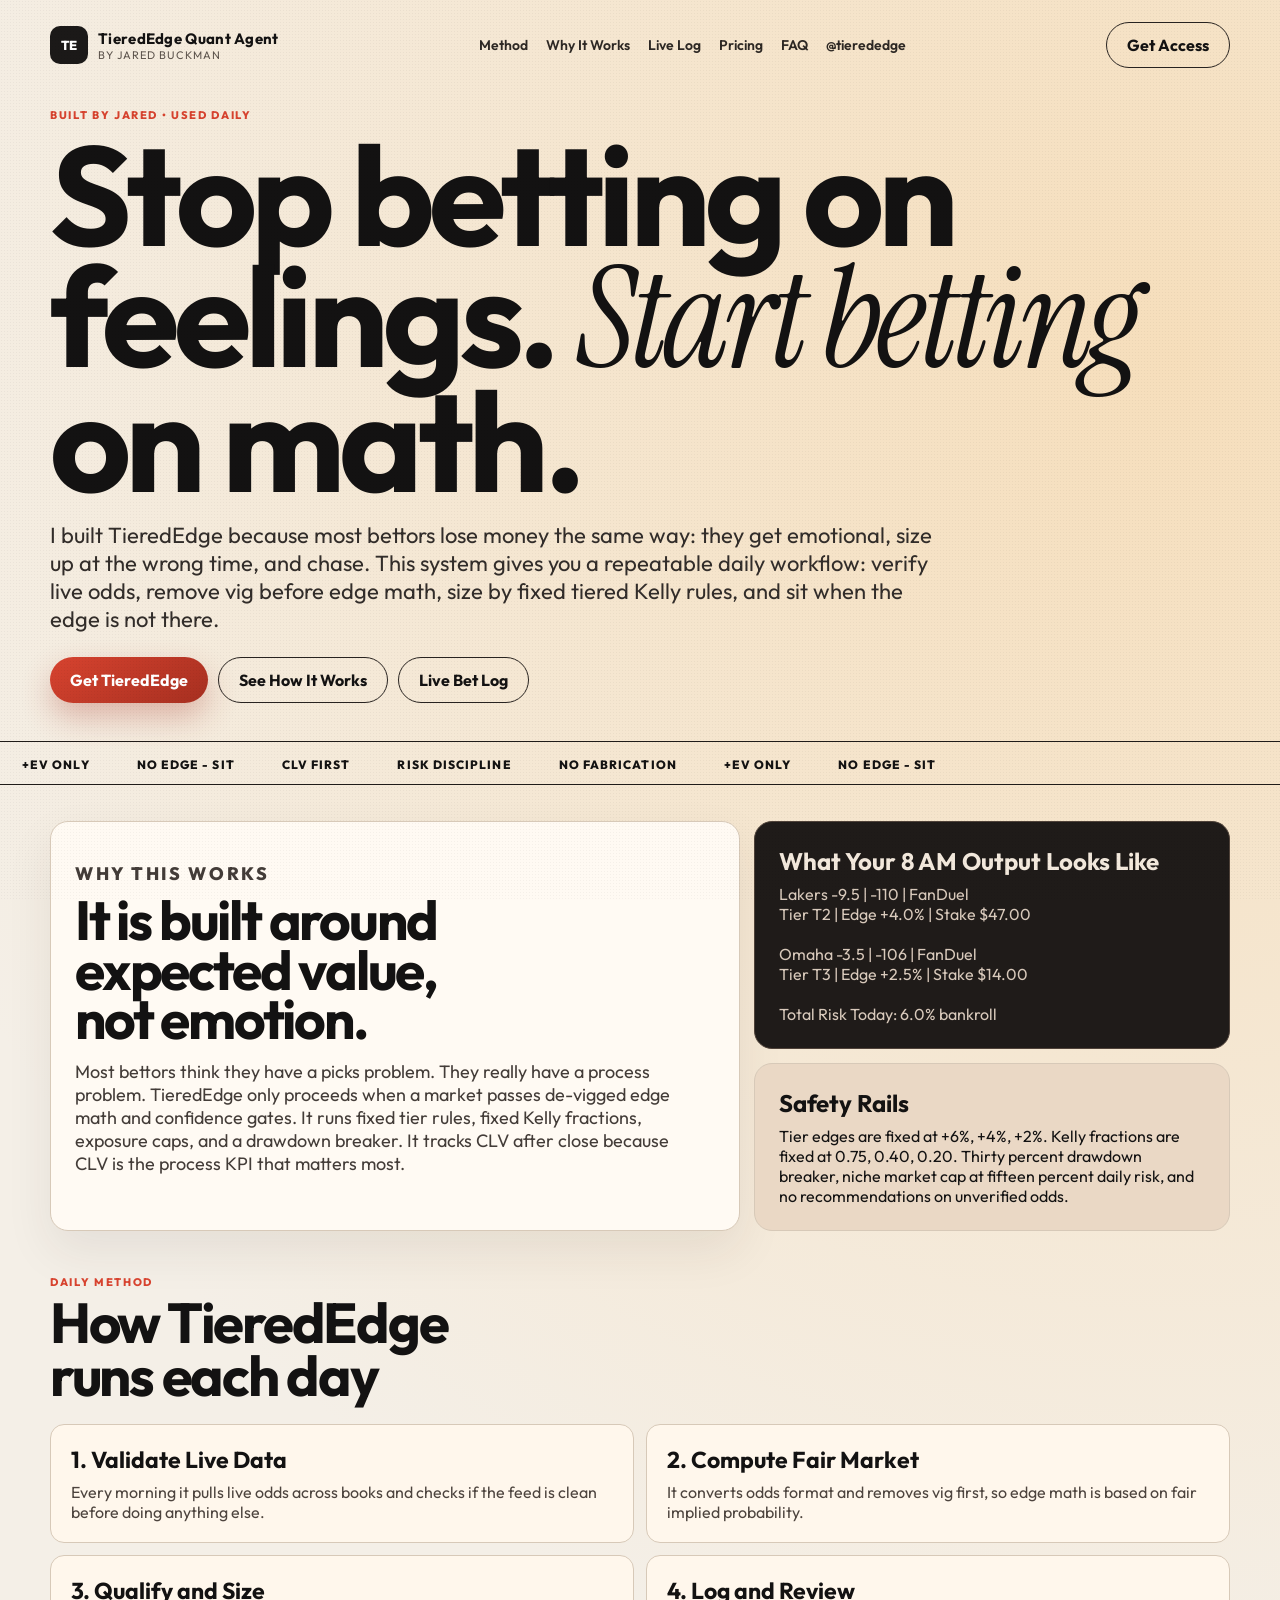
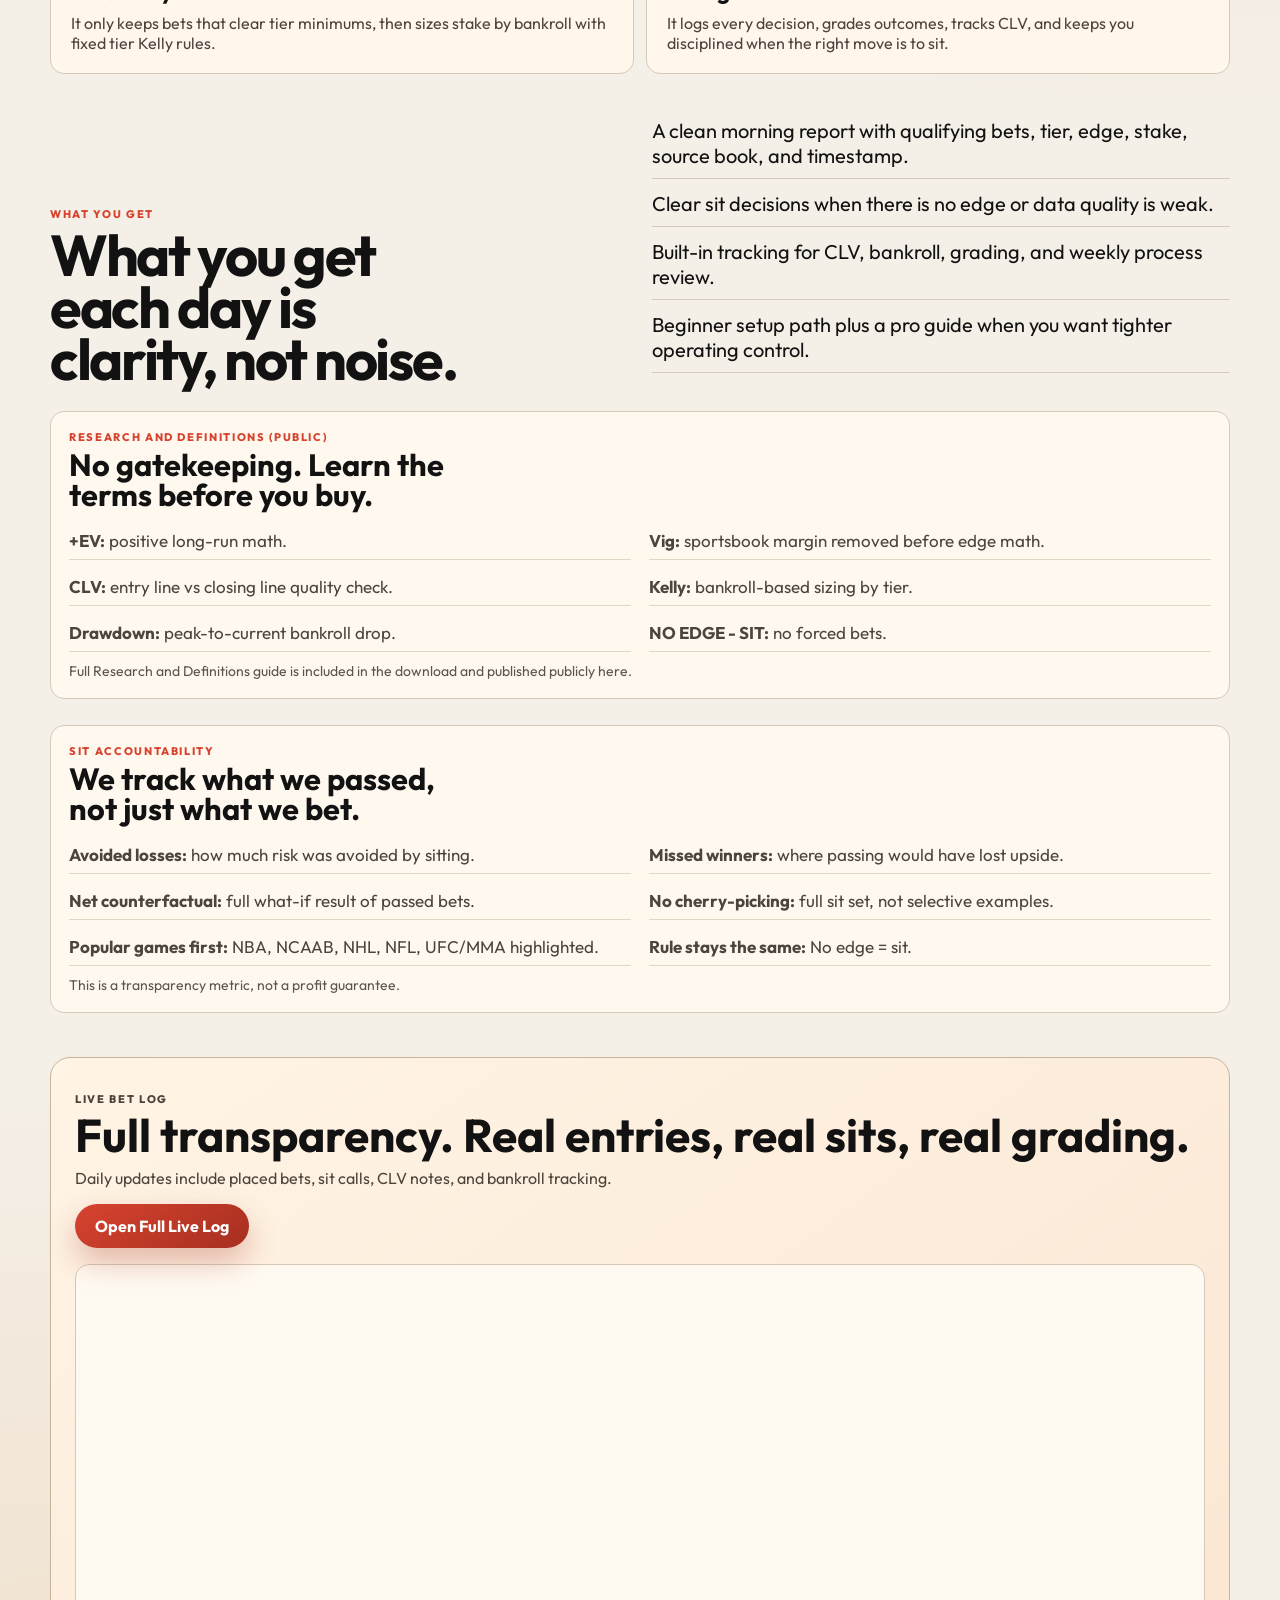
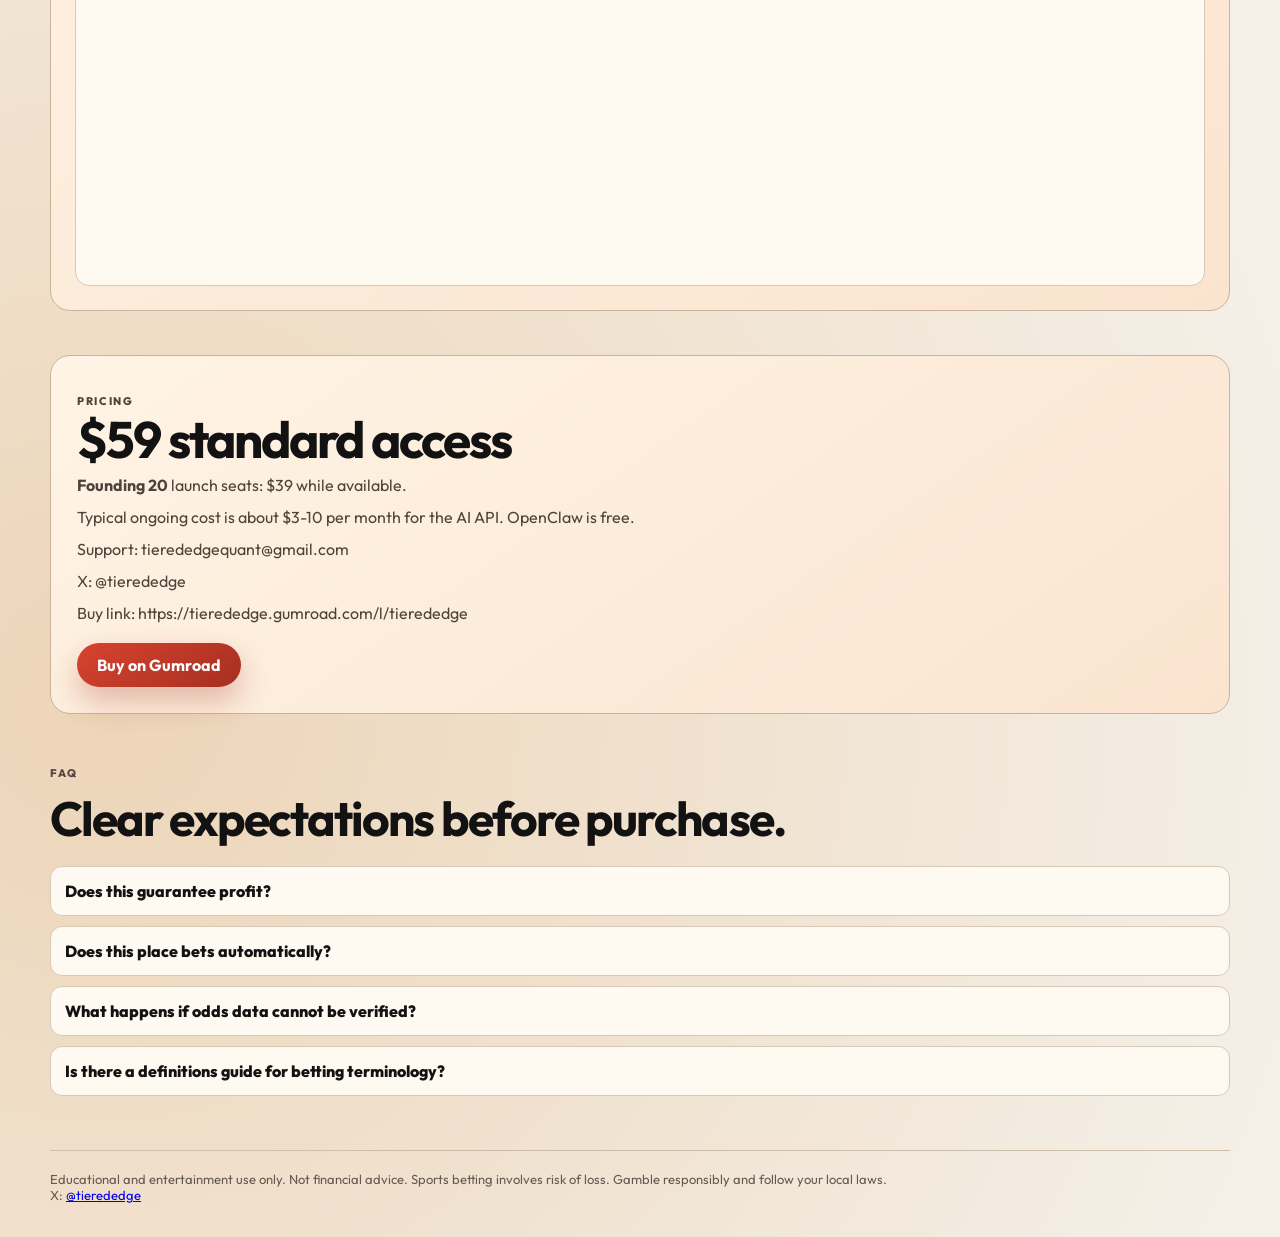
==== commit f106989c: "Add files via upload updated bet tracker and handle" ====
--- a/standalone.html
+++ b/standalone.html
@@ -365,6 +365,47 @@
   padding: 44px 0 0;
 }
 
+.live-log {
+  padding: 44px 0 0;
+}
+
+.live-log-card {
+  border: 1px solid #c9b39b;
+  border-radius: 20px;
+  padding: 24px;
+  background: linear-gradient(145deg, #fff4e5, #fae4d0);
+}
+
+.live-log-card h3 {
+  margin-top: 8px;
+  font-size: clamp(28px, 3.6vw, 46px);
+  line-height: .95;
+}
+
+.live-log-card p {
+  margin: 10px 0 0;
+  color: #4e433b;
+}
+
+.live-log-actions {
+  margin-top: 16px;
+}
+
+.live-log-frame-wrap {
+  margin-top: 16px;
+  border: 1px solid var(--line);
+  border-radius: 14px;
+  overflow: hidden;
+  background: #fffaf1;
+}
+
+.live-log-frame {
+  width: 100%;
+  height: 620px;
+  border: 0;
+  display: block;
+}
+
 .pricing-card {
   border: 1px solid #c9b39b;
   border-radius: 20px;
@@ -477,6 +518,10 @@
 
   .btn {
     width: 100%;
+  }
+
+  .live-log-frame {
+    height: 500px;
   }
 }
 
@@ -496,8 +541,10 @@
     <nav>
       <a href="#method">Method</a>
       <a href="#proof">Why It Works</a>
+      <a href="#live-log">Live Log</a>
       <a href="#pricing">Pricing</a>
       <a href="#faq">FAQ</a>
+      <a href="https://x.com/tierededge">@tierededge</a>
     </nav>
     <a class="btn btn-outline" href="https://tierededge.gumroad.com/l/tierededge">Get Access</a>
   </header>
@@ -615,6 +662,36 @@
       </article>
     </section>
 
+    <section id="sit-accountability" class="definitions shell reveal">
+      <article class="definitions-card">
+        <p class="eyebrow">Sit Accountability</p>
+        <h3>We track what we passed, not just what we bet.</h3>
+        <div class="definitions-grid">
+          <p><strong>Avoided losses:</strong> how much risk was avoided by sitting.</p>
+          <p><strong>Missed winners:</strong> where passing would have lost upside.</p>
+          <p><strong>Net counterfactual:</strong> full what-if result of passed bets.</p>
+          <p><strong>No cherry-picking:</strong> full sit set, not selective examples.</p>
+          <p><strong>Popular games first:</strong> NBA, NCAAB, NHL, NFL, UFC/MMA highlighted.</p>
+          <p><strong>Rule stays the same:</strong> No edge = sit.</p>
+        </div>
+        <p class="definitions-note">This is a transparency metric, not a profit guarantee.</p>
+      </article>
+    </section>
+
+    <section id="live-log" class="live-log shell reveal">
+      <article class="live-log-card">
+        <p class="eyebrow">Live Bet Log</p>
+        <h3>Full transparency. Real entries, real sits, real grading.</h3>
+        <p>Daily updates include placed bets, sit calls, CLV notes, and bankroll tracking.</p>
+        <div class="live-log-actions">
+          <a class="btn btn-solid" href="https://bucknorris0506.github.io/tierededge-live-log/" target="_blank" rel="noopener noreferrer">Open Full Live Log</a>
+        </div>
+        <div class="live-log-frame-wrap">
+          <iframe class="live-log-frame" src="https://bucknorris0506.github.io/tierededge-live-log/" title="TieredEdge Live Bet Log" loading="lazy"></iframe>
+        </div>
+      </article>
+    </section>
+
     <section id="pricing" class="pricing shell reveal">
       <div class="pricing-card">
         <p class="eyebrow">Pricing</p>
@@ -622,6 +699,7 @@
         <p><strong>Founding 20</strong> launch seats: $39 while available.</p>
         <p>Typical ongoing cost is about $3-10 per month for the AI API. OpenClaw is free.</p>
         <p>Support: tierededgequant@gmail.com</p>
+        <p>X: @tierededge</p>
         <p>Buy link: https://tierededge.gumroad.com/l/tierededge</p>
         <div class="pricing-actions">
           <a class="btn btn-solid" href="https://tierededge.gumroad.com/l/tierededge">Buy on Gumroad</a>
@@ -655,6 +733,7 @@
 
   <footer class="footer shell">
     <p>Educational and entertainment use only. Not financial advice. Sports betting involves risk of loss. Gamble responsibly and follow your local laws.</p>
+    <p>X: <a href="https://x.com/tierededge">@tierededge</a></p>
   </footer>
 
   <script>
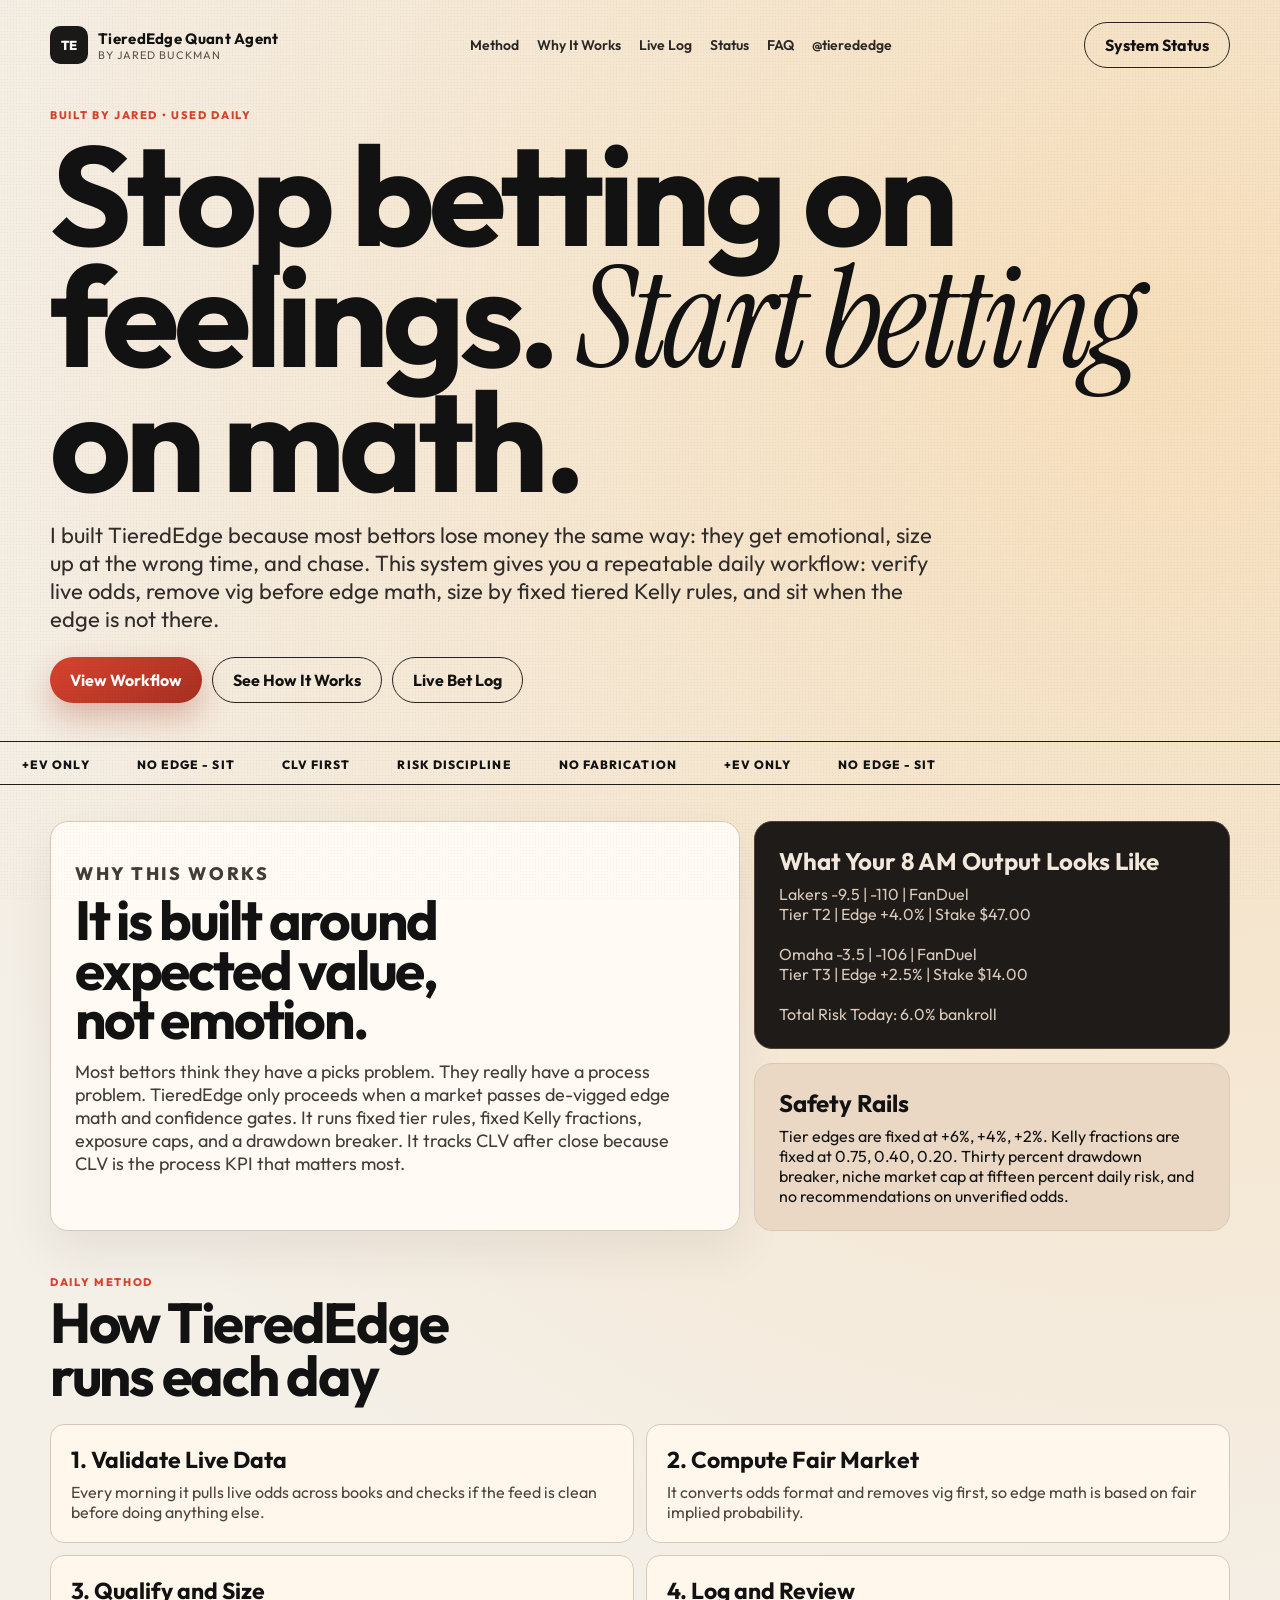
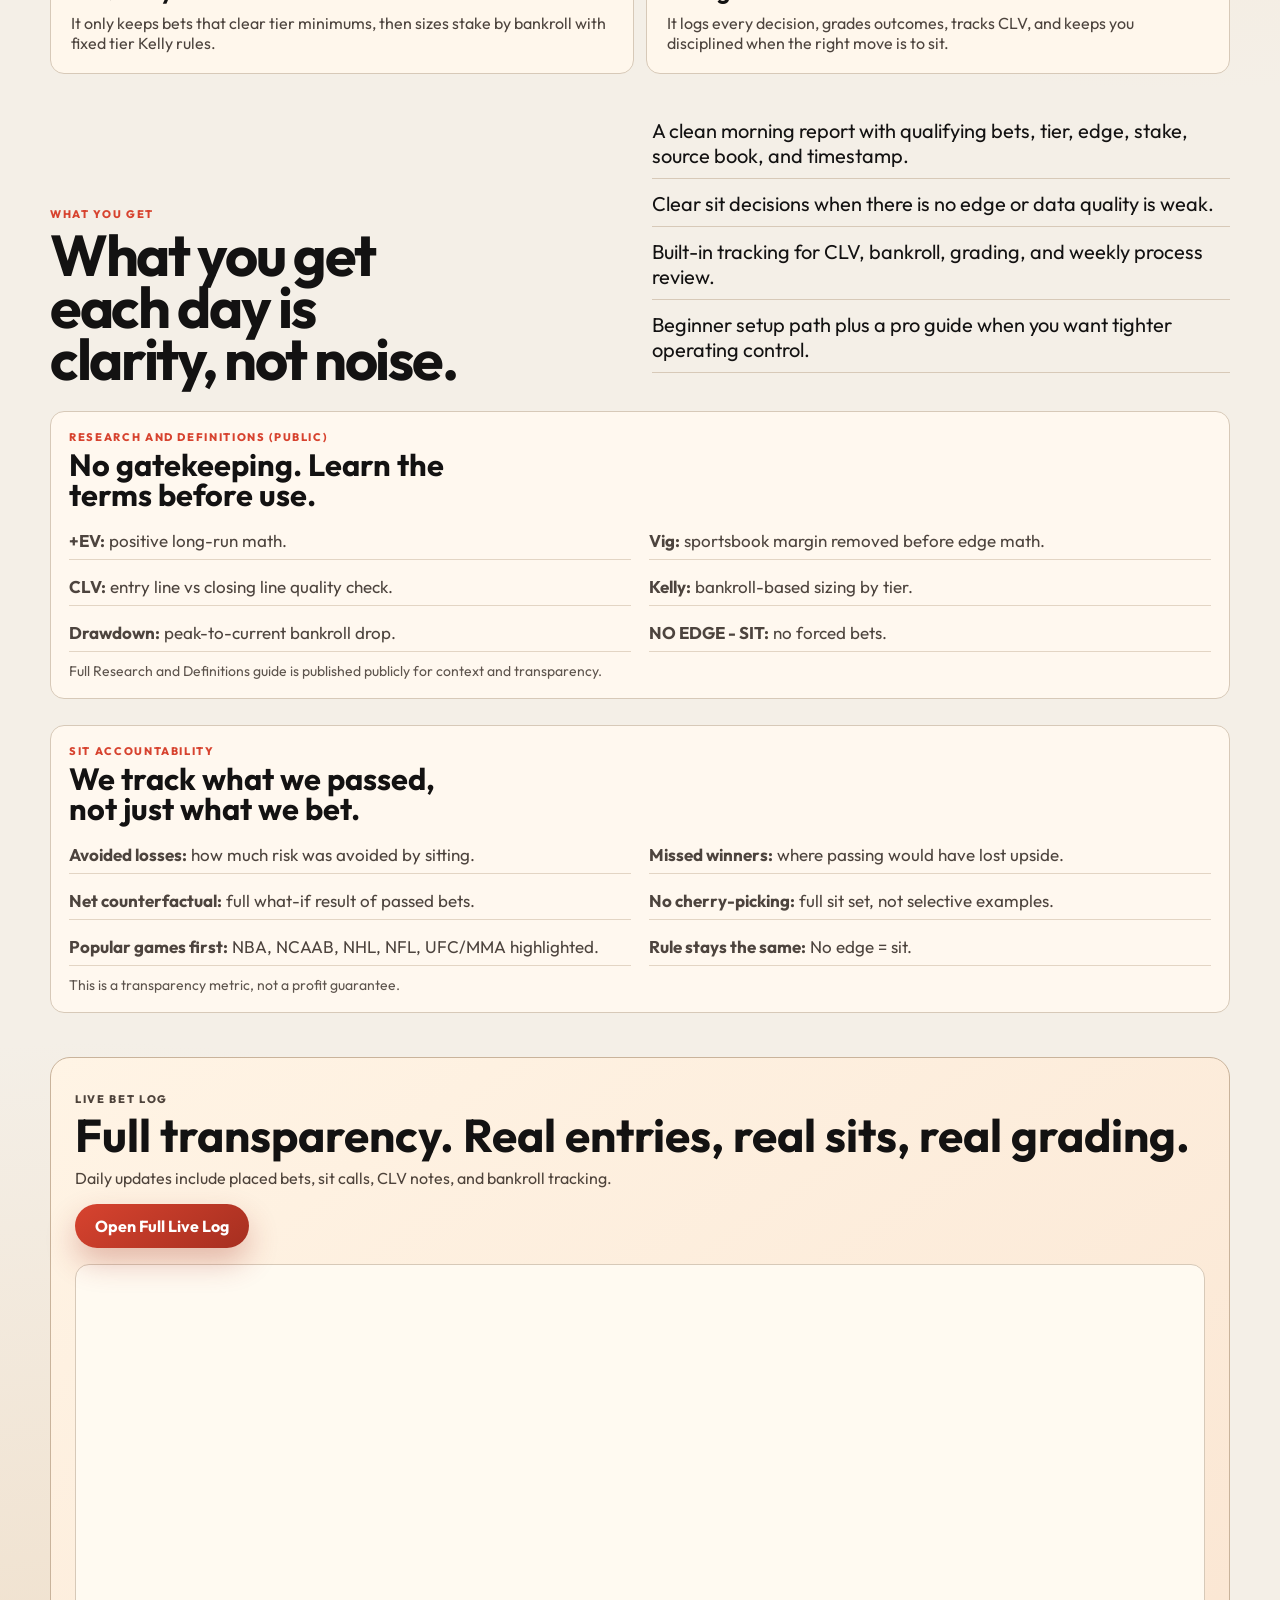
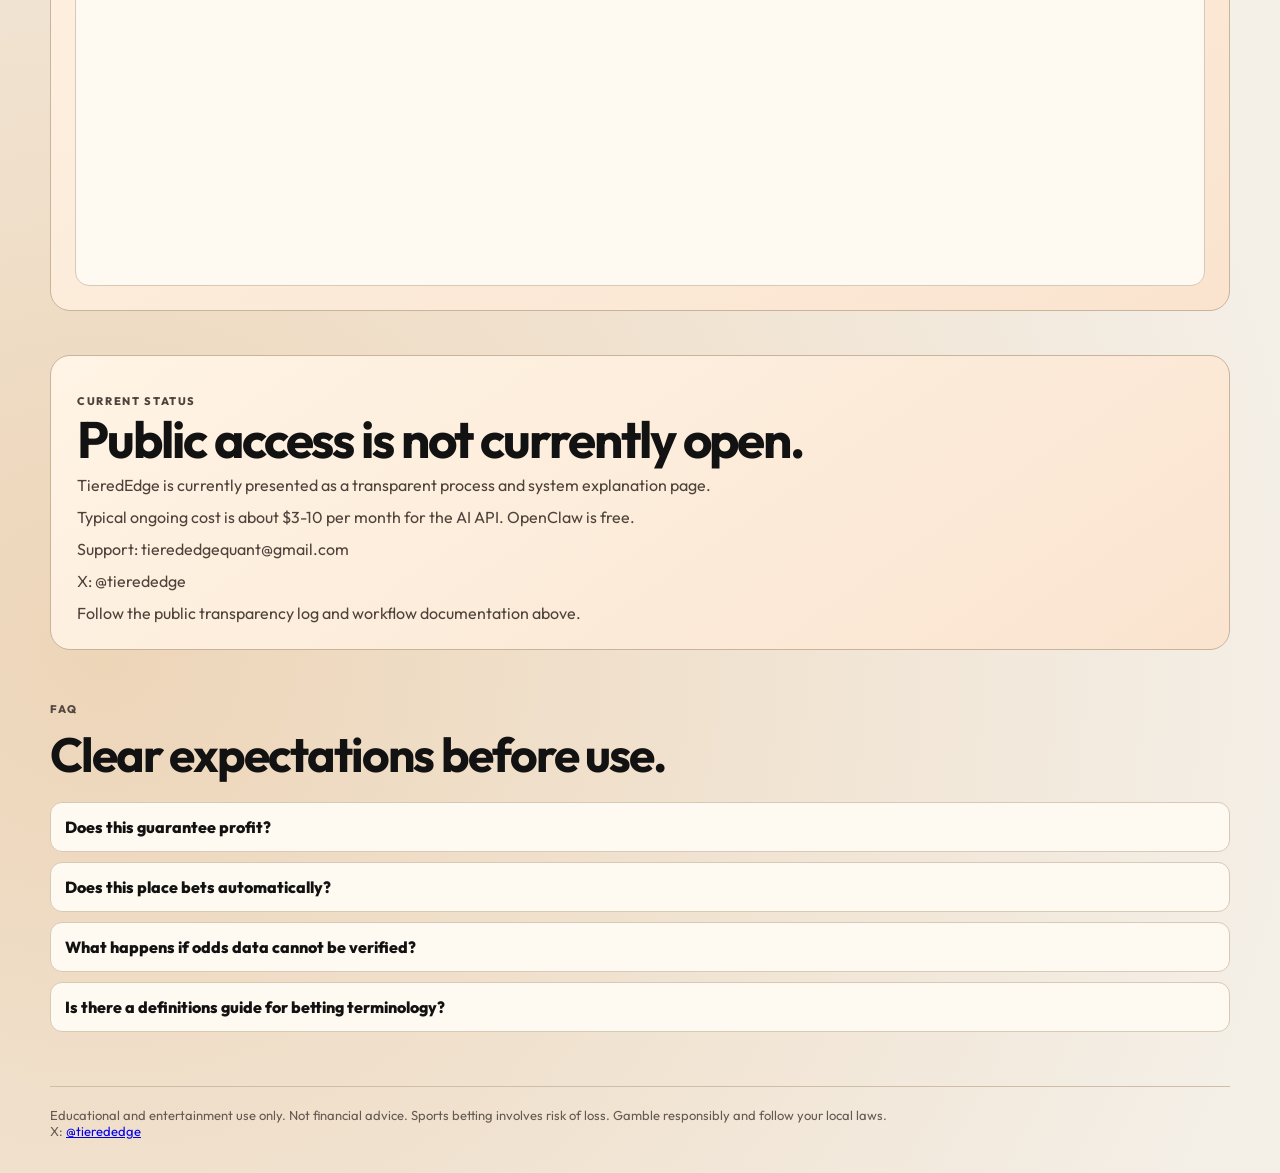
==== commit 206eaca1: "Remove buy/access CTAs from landing page" ====
--- a/standalone.html
+++ b/standalone.html
@@ -542,11 +542,11 @@
       <a href="#method">Method</a>
       <a href="#proof">Why It Works</a>
       <a href="#live-log">Live Log</a>
-      <a href="#pricing">Pricing</a>
+      <a href="#pricing">Status</a>
       <a href="#faq">FAQ</a>
       <a href="https://x.com/tierededge">@tierededge</a>
     </nav>
-    <a class="btn btn-outline" href="https://tierededge.gumroad.com/l/tierededge">Get Access</a>
+    <span class="btn btn-outline" aria-hidden="true">System Status</span>
   </header>
 
   <main id="top">
@@ -563,7 +563,7 @@
         verify live odds, remove vig before edge math, size by fixed tiered Kelly rules, and sit when the edge is not there.
       </p>
       <div class="hero-actions">
-        <a class="btn btn-solid" href="https://tierededge.gumroad.com/l/tierededge">Get TieredEdge</a>
+        <a class="btn btn-solid" href="#method">View Workflow</a>
         <a class="btn btn-outline" href="#method">See How It Works</a>
         <a class="btn btn-outline" href="https://bucknorris0506.github.io/tierededge-live-log/">Live Bet Log</a>
       </div>
@@ -649,7 +649,7 @@
     <section id="definitions" class="definitions shell reveal">
       <article class="definitions-card">
         <p class="eyebrow">Research and Definitions (Public)</p>
-        <h3>No gatekeeping. Learn the terms before you buy.</h3>
+        <h3>No gatekeeping. Learn the terms before use.</h3>
         <div class="definitions-grid">
           <p><strong>+EV:</strong> positive long-run math.</p>
           <p><strong>Vig:</strong> sportsbook margin removed before edge math.</p>
@@ -658,7 +658,7 @@
           <p><strong>Drawdown:</strong> peak-to-current bankroll drop.</p>
           <p><strong>NO EDGE - SIT:</strong> no forced bets.</p>
         </div>
-        <p class="definitions-note">Full Research and Definitions guide is included in the download and published publicly here.</p>
+        <p class="definitions-note">Full Research and Definitions guide is published publicly for context and transparency.</p>
       </article>
     </section>
 
@@ -694,22 +694,19 @@
 
     <section id="pricing" class="pricing shell reveal">
       <div class="pricing-card">
-        <p class="eyebrow">Pricing</p>
-        <h2>$59 standard access</h2>
-        <p><strong>Founding 20</strong> launch seats: $39 while available.</p>
+        <p class="eyebrow">Current Status</p>
+        <h2>Public access is not currently open.</h2>
+        <p>TieredEdge is currently presented as a transparent process and system explanation page.</p>
         <p>Typical ongoing cost is about $3-10 per month for the AI API. OpenClaw is free.</p>
         <p>Support: tierededgequant@gmail.com</p>
         <p>X: @tierededge</p>
-        <p>Buy link: https://tierededge.gumroad.com/l/tierededge</p>
-        <div class="pricing-actions">
-          <a class="btn btn-solid" href="https://tierededge.gumroad.com/l/tierededge">Buy on Gumroad</a>
-        </div>
+        <p>Follow the public transparency log and workflow documentation above.</p>
       </div>
     </section>
 
     <section id="faq" class="faq shell reveal">
       <p class="eyebrow">FAQ</p>
-      <h2>Clear expectations before purchase.</h2>
+      <h2>Clear expectations before use.</h2>
       <div class="faq-list">
         <details>
           <summary>Does this guarantee profit?</summary>
